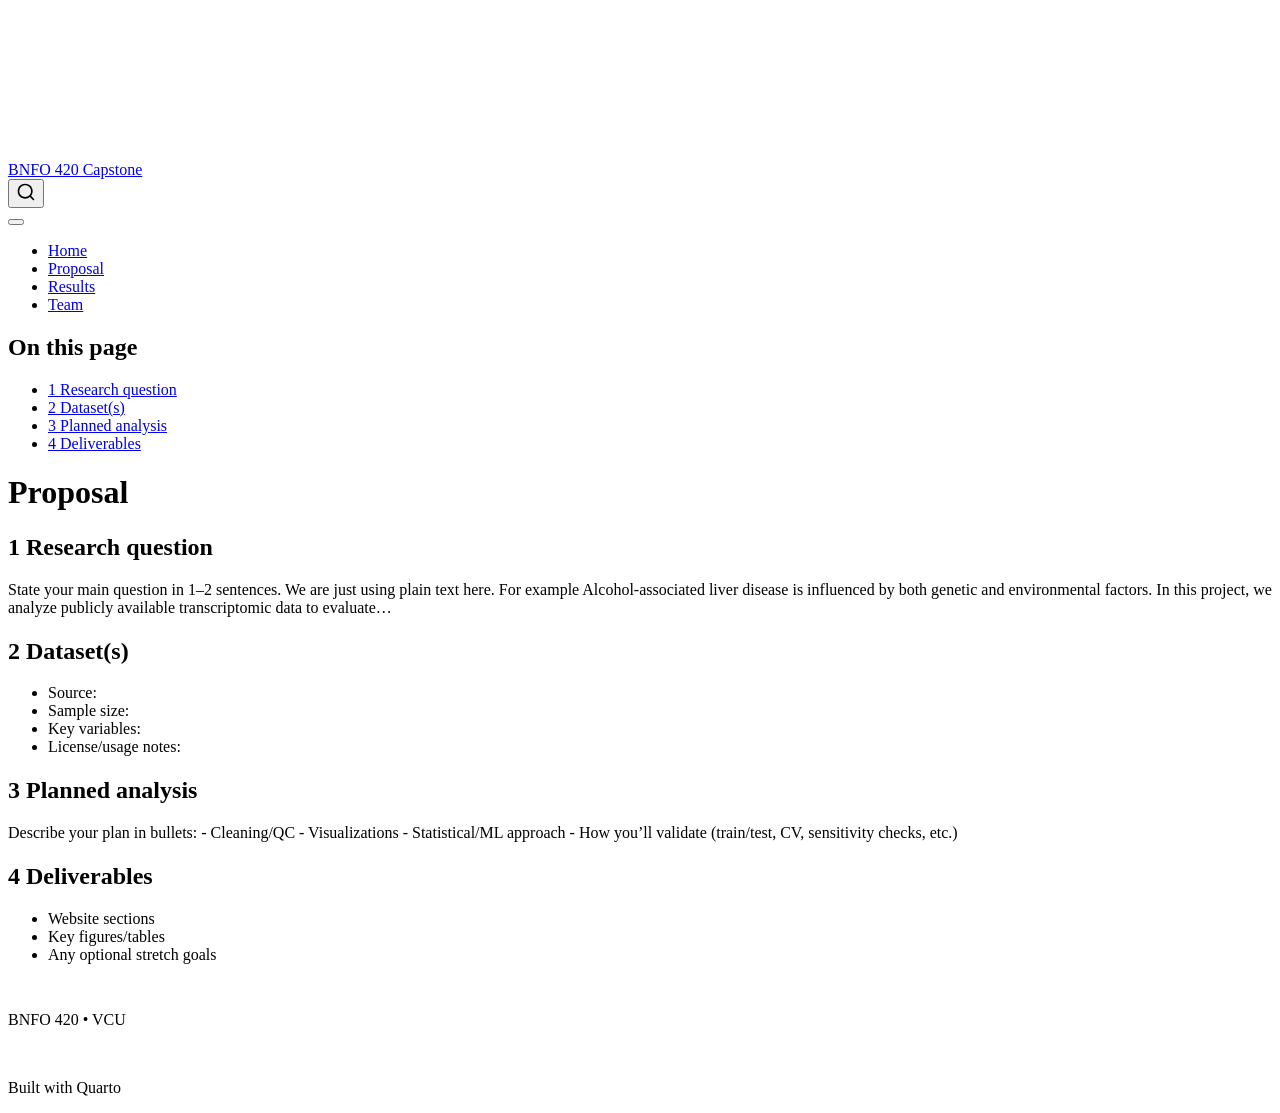
==== docs/proposal.html @ 2b0be244 "Initial commit" ====
<!DOCTYPE html>
<html xmlns="http://www.w3.org/1999/xhtml" lang="en" xml:lang="en"><head>

<meta charset="utf-8">
<meta name="generator" content="quarto-1.8.26">

<meta name="viewport" content="width=device-width, initial-scale=1.0, user-scalable=yes">


<title>Proposal – BNFO 420 Capstone</title>
<style>
code{white-space: pre-wrap;}
span.smallcaps{font-variant: small-caps;}
div.columns{display: flex; gap: min(4vw, 1.5em);}
div.column{flex: auto; overflow-x: auto;}
div.hanging-indent{margin-left: 1.5em; text-indent: -1.5em;}
ul.task-list{list-style: none;}
ul.task-list li input[type="checkbox"] {
  width: 0.8em;
  margin: 0 0.8em 0.2em -1em; /* quarto-specific, see https://github.com/quarto-dev/quarto-cli/issues/4556 */ 
  vertical-align: middle;
}
</style>


<script src="site_libs/quarto-nav/quarto-nav.js"></script>
<script src="site_libs/quarto-nav/headroom.min.js"></script>
<script src="site_libs/clipboard/clipboard.min.js"></script>
<script src="site_libs/quarto-search/autocomplete.umd.js"></script>
<script src="site_libs/quarto-search/fuse.min.js"></script>
<script src="site_libs/quarto-search/quarto-search.js"></script>
<meta name="quarto:offset" content="./">
<script src="site_libs/quarto-html/quarto.js" type="module"></script>
<script src="site_libs/quarto-html/tabsets/tabsets.js" type="module"></script>
<script src="site_libs/quarto-html/axe/axe-check.js" type="module"></script>
<script src="site_libs/quarto-html/popper.min.js"></script>
<script src="site_libs/quarto-html/tippy.umd.min.js"></script>
<script src="site_libs/quarto-html/anchor.min.js"></script>
<link href="site_libs/quarto-html/tippy.css" rel="stylesheet">
<link href="site_libs/quarto-html/quarto-syntax-highlighting-587c61ba64f3a5504c4d52d930310e48.css" rel="stylesheet" id="quarto-text-highlighting-styles">
<script src="site_libs/bootstrap/bootstrap.min.js"></script>
<link href="site_libs/bootstrap/bootstrap-icons.css" rel="stylesheet">
<link href="site_libs/bootstrap/bootstrap-5b4ad623e5705c0698d39aec6f10cf02.min.css" rel="stylesheet" append-hash="true" id="quarto-bootstrap" data-mode="light">
<script id="quarto-search-options" type="application/json">{
  "location": "navbar",
  "copy-button": false,
  "collapse-after": 3,
  "panel-placement": "end",
  "type": "overlay",
  "limit": 50,
  "keyboard-shortcut": [
    "f",
    "/",
    "s"
  ],
  "show-item-context": false,
  "language": {
    "search-no-results-text": "No results",
    "search-matching-documents-text": "matching documents",
    "search-copy-link-title": "Copy link to search",
    "search-hide-matches-text": "Hide additional matches",
    "search-more-match-text": "more match in this document",
    "search-more-matches-text": "more matches in this document",
    "search-clear-button-title": "Clear",
    "search-text-placeholder": "",
    "search-detached-cancel-button-title": "Cancel",
    "search-submit-button-title": "Submit",
    "search-label": "Search"
  }
}</script>


</head>

<body class="nav-fixed quarto-light">

<div id="quarto-search-results"></div>
  <header id="quarto-header" class="headroom fixed-top">
    <nav class="navbar navbar-expand-lg " data-bs-theme="dark">
      <div class="navbar-container container-fluid">
      <div class="navbar-brand-container mx-auto">
    <a class="navbar-brand" href="./index.html">
    <span class="navbar-title">BNFO 420 Capstone</span>
    </a>
  </div>
            <div id="quarto-search" class="" title="Search"></div>
          <button class="navbar-toggler" type="button" data-bs-toggle="collapse" data-bs-target="#navbarCollapse" aria-controls="navbarCollapse" role="menu" aria-expanded="false" aria-label="Toggle navigation" onclick="if (window.quartoToggleHeadroom) { window.quartoToggleHeadroom(); }">
  <span class="navbar-toggler-icon"></span>
</button>
          <div class="collapse navbar-collapse" id="navbarCollapse">
            <ul class="navbar-nav navbar-nav-scroll me-auto">
  <li class="nav-item">
    <a class="nav-link" href="./index.html"> 
<span class="menu-text">Home</span></a>
  </li>  
  <li class="nav-item">
    <a class="nav-link active" href="./proposal.html" aria-current="page"> 
<span class="menu-text">Proposal</span></a>
  </li>  
  <li class="nav-item">
    <a class="nav-link" href="./results.html"> 
<span class="menu-text">Results</span></a>
  </li>  
  <li class="nav-item">
    <a class="nav-link" href="./team.html"> 
<span class="menu-text">Team</span></a>
  </li>  
</ul>
          </div> <!-- /navcollapse -->
            <div class="quarto-navbar-tools">
</div>
      </div> <!-- /container-fluid -->
    </nav>
</header>
<!-- content -->
<div id="quarto-content" class="quarto-container page-columns page-rows-contents page-layout-article page-navbar">
<!-- sidebar -->
<!-- margin-sidebar -->
    <div id="quarto-margin-sidebar" class="sidebar margin-sidebar">
        <nav id="TOC" role="doc-toc" class="toc-active">
    <h2 id="toc-title">On this page</h2>
   
  <ul>
  <li><a href="#research-question" id="toc-research-question" class="nav-link active" data-scroll-target="#research-question"><span class="header-section-number">1</span> Research question</a></li>
  <li><a href="#datasets" id="toc-datasets" class="nav-link" data-scroll-target="#datasets"><span class="header-section-number">2</span> Dataset(s)</a></li>
  <li><a href="#planned-analysis" id="toc-planned-analysis" class="nav-link" data-scroll-target="#planned-analysis"><span class="header-section-number">3</span> Planned analysis</a></li>
  <li><a href="#deliverables" id="toc-deliverables" class="nav-link" data-scroll-target="#deliverables"><span class="header-section-number">4</span> Deliverables</a></li>
  </ul>
</nav>
    </div>
<!-- main -->
<main class="content" id="quarto-document-content">

<header id="title-block-header" class="quarto-title-block default">
<div class="quarto-title">
<h1 class="title">Proposal</h1>
</div>



<div class="quarto-title-meta">

    
  
    
  </div>
  


</header>


<section id="research-question" class="level2" data-number="1">
<h2 data-number="1" class="anchored" data-anchor-id="research-question"><span class="header-section-number">1</span> Research question</h2>
<p>State your main question in 1–2 sentences. We are just using plain text here. For example Alcohol-associated liver disease is influenced by both genetic and environmental factors. In this project, we analyze publicly available transcriptomic data to evaluate…</p>
</section>
<section id="datasets" class="level2" data-number="2">
<h2 data-number="2" class="anchored" data-anchor-id="datasets"><span class="header-section-number">2</span> Dataset(s)</h2>
<ul>
<li>Source:</li>
<li>Sample size:</li>
<li>Key variables:</li>
<li>License/usage notes:</li>
</ul>
</section>
<section id="planned-analysis" class="level2" data-number="3">
<h2 data-number="3" class="anchored" data-anchor-id="planned-analysis"><span class="header-section-number">3</span> Planned analysis</h2>
<p>Describe your plan in bullets: - Cleaning/QC - Visualizations - Statistical/ML approach - How you’ll validate (train/test, CV, sensitivity checks, etc.)</p>
</section>
<section id="deliverables" class="level2" data-number="4">
<h2 data-number="4" class="anchored" data-anchor-id="deliverables"><span class="header-section-number">4</span> Deliverables</h2>
<ul>
<li>Website sections</li>
<li>Key figures/tables</li>
<li>Any optional stretch goals</li>
</ul>


</section>

</main> <!-- /main -->
<script id="quarto-html-after-body" type="application/javascript">
  window.document.addEventListener("DOMContentLoaded", function (event) {
    const icon = "";
    const anchorJS = new window.AnchorJS();
    anchorJS.options = {
      placement: 'right',
      icon: icon
    };
    anchorJS.add('.anchored');
    const isCodeAnnotation = (el) => {
      for (const clz of el.classList) {
        if (clz.startsWith('code-annotation-')) {                     
          return true;
        }
      }
      return false;
    }
    const onCopySuccess = function(e) {
      // button target
      const button = e.trigger;
      // don't keep focus
      button.blur();
      // flash "checked"
      button.classList.add('code-copy-button-checked');
      var currentTitle = button.getAttribute("title");
      button.setAttribute("title", "Copied!");
      let tooltip;
      if (window.bootstrap) {
        button.setAttribute("data-bs-toggle", "tooltip");
        button.setAttribute("data-bs-placement", "left");
        button.setAttribute("data-bs-title", "Copied!");
        tooltip = new bootstrap.Tooltip(button, 
          { trigger: "manual", 
            customClass: "code-copy-button-tooltip",
            offset: [0, -8]});
        tooltip.show();    
      }
      setTimeout(function() {
        if (tooltip) {
          tooltip.hide();
          button.removeAttribute("data-bs-title");
          button.removeAttribute("data-bs-toggle");
          button.removeAttribute("data-bs-placement");
        }
        button.setAttribute("title", currentTitle);
        button.classList.remove('code-copy-button-checked');
      }, 1000);
      // clear code selection
      e.clearSelection();
    }
    const getTextToCopy = function(trigger) {
      const outerScaffold = trigger.parentElement.cloneNode(true);
      const codeEl = outerScaffold.querySelector('code');
      for (const childEl of codeEl.children) {
        if (isCodeAnnotation(childEl)) {
          childEl.remove();
        }
      }
      return codeEl.innerText;
    }
    const clipboard = new window.ClipboardJS('.code-copy-button:not([data-in-quarto-modal])', {
      text: getTextToCopy
    });
    clipboard.on('success', onCopySuccess);
    if (window.document.getElementById('quarto-embedded-source-code-modal')) {
      const clipboardModal = new window.ClipboardJS('.code-copy-button[data-in-quarto-modal]', {
        text: getTextToCopy,
        container: window.document.getElementById('quarto-embedded-source-code-modal')
      });
      clipboardModal.on('success', onCopySuccess);
    }
      var localhostRegex = new RegExp(/^(?:http|https):\/\/localhost\:?[0-9]*\//);
      var mailtoRegex = new RegExp(/^mailto:/);
        var filterRegex = new RegExp('/' + window.location.host + '/');
      var isInternal = (href) => {
          return filterRegex.test(href) || localhostRegex.test(href) || mailtoRegex.test(href);
      }
      // Inspect non-navigation links and adorn them if external
     var links = window.document.querySelectorAll('a[href]:not(.nav-link):not(.navbar-brand):not(.toc-action):not(.sidebar-link):not(.sidebar-item-toggle):not(.pagination-link):not(.no-external):not([aria-hidden]):not(.dropdown-item):not(.quarto-navigation-tool):not(.about-link)');
      for (var i=0; i<links.length; i++) {
        const link = links[i];
        if (!isInternal(link.href)) {
          // undo the damage that might have been done by quarto-nav.js in the case of
          // links that we want to consider external
          if (link.dataset.originalHref !== undefined) {
            link.href = link.dataset.originalHref;
          }
        }
      }
    function tippyHover(el, contentFn, onTriggerFn, onUntriggerFn) {
      const config = {
        allowHTML: true,
        maxWidth: 500,
        delay: 100,
        arrow: false,
        appendTo: function(el) {
            return el.parentElement;
        },
        interactive: true,
        interactiveBorder: 10,
        theme: 'quarto',
        placement: 'bottom-start',
      };
      if (contentFn) {
        config.content = contentFn;
      }
      if (onTriggerFn) {
        config.onTrigger = onTriggerFn;
      }
      if (onUntriggerFn) {
        config.onUntrigger = onUntriggerFn;
      }
      window.tippy(el, config); 
    }
    const noterefs = window.document.querySelectorAll('a[role="doc-noteref"]');
    for (var i=0; i<noterefs.length; i++) {
      const ref = noterefs[i];
      tippyHover(ref, function() {
        // use id or data attribute instead here
        let href = ref.getAttribute('data-footnote-href') || ref.getAttribute('href');
        try { href = new URL(href).hash; } catch {}
        const id = href.replace(/^#\/?/, "");
        const note = window.document.getElementById(id);
        if (note) {
          return note.innerHTML;
        } else {
          return "";
        }
      });
    }
    const xrefs = window.document.querySelectorAll('a.quarto-xref');
    const processXRef = (id, note) => {
      // Strip column container classes
      const stripColumnClz = (el) => {
        el.classList.remove("page-full", "page-columns");
        if (el.children) {
          for (const child of el.children) {
            stripColumnClz(child);
          }
        }
      }
      stripColumnClz(note)
      if (id === null || id.startsWith('sec-')) {
        // Special case sections, only their first couple elements
        const container = document.createElement("div");
        if (note.children && note.children.length > 2) {
          container.appendChild(note.children[0].cloneNode(true));
          for (let i = 1; i < note.children.length; i++) {
            const child = note.children[i];
            if (child.tagName === "P" && child.innerText === "") {
              continue;
            } else {
              container.appendChild(child.cloneNode(true));
              break;
            }
          }
          if (window.Quarto?.typesetMath) {
            window.Quarto.typesetMath(container);
          }
          return container.innerHTML
        } else {
          if (window.Quarto?.typesetMath) {
            window.Quarto.typesetMath(note);
          }
          return note.innerHTML;
        }
      } else {
        // Remove any anchor links if they are present
        const anchorLink = note.querySelector('a.anchorjs-link');
        if (anchorLink) {
          anchorLink.remove();
        }
        if (window.Quarto?.typesetMath) {
          window.Quarto.typesetMath(note);
        }
        if (note.classList.contains("callout")) {
          return note.outerHTML;
        } else {
          return note.innerHTML;
        }
      }
    }
    for (var i=0; i<xrefs.length; i++) {
      const xref = xrefs[i];
      tippyHover(xref, undefined, function(instance) {
        instance.disable();
        let url = xref.getAttribute('href');
        let hash = undefined; 
        if (url.startsWith('#')) {
          hash = url;
        } else {
          try { hash = new URL(url).hash; } catch {}
        }
        if (hash) {
          const id = hash.replace(/^#\/?/, "");
          const note = window.document.getElementById(id);
          if (note !== null) {
            try {
              const html = processXRef(id, note.cloneNode(true));
              instance.setContent(html);
            } finally {
              instance.enable();
              instance.show();
            }
          } else {
            // See if we can fetch this
            fetch(url.split('#')[0])
            .then(res => res.text())
            .then(html => {
              const parser = new DOMParser();
              const htmlDoc = parser.parseFromString(html, "text/html");
              const note = htmlDoc.getElementById(id);
              if (note !== null) {
                const html = processXRef(id, note);
                instance.setContent(html);
              } 
            }).finally(() => {
              instance.enable();
              instance.show();
            });
          }
        } else {
          // See if we can fetch a full url (with no hash to target)
          // This is a special case and we should probably do some content thinning / targeting
          fetch(url)
          .then(res => res.text())
          .then(html => {
            const parser = new DOMParser();
            const htmlDoc = parser.parseFromString(html, "text/html");
            const note = htmlDoc.querySelector('main.content');
            if (note !== null) {
              // This should only happen for chapter cross references
              // (since there is no id in the URL)
              // remove the first header
              if (note.children.length > 0 && note.children[0].tagName === "HEADER") {
                note.children[0].remove();
              }
              const html = processXRef(null, note);
              instance.setContent(html);
            } 
          }).finally(() => {
            instance.enable();
            instance.show();
          });
        }
      }, function(instance) {
      });
    }
        let selectedAnnoteEl;
        const selectorForAnnotation = ( cell, annotation) => {
          let cellAttr = 'data-code-cell="' + cell + '"';
          let lineAttr = 'data-code-annotation="' +  annotation + '"';
          const selector = 'span[' + cellAttr + '][' + lineAttr + ']';
          return selector;
        }
        const selectCodeLines = (annoteEl) => {
          const doc = window.document;
          const targetCell = annoteEl.getAttribute("data-target-cell");
          const targetAnnotation = annoteEl.getAttribute("data-target-annotation");
          const annoteSpan = window.document.querySelector(selectorForAnnotation(targetCell, targetAnnotation));
          const lines = annoteSpan.getAttribute("data-code-lines").split(",");
          const lineIds = lines.map((line) => {
            return targetCell + "-" + line;
          })
          let top = null;
          let height = null;
          let parent = null;
          if (lineIds.length > 0) {
              //compute the position of the single el (top and bottom and make a div)
              const el = window.document.getElementById(lineIds[0]);
              top = el.offsetTop;
              height = el.offsetHeight;
              parent = el.parentElement.parentElement;
            if (lineIds.length > 1) {
              const lastEl = window.document.getElementById(lineIds[lineIds.length - 1]);
              const bottom = lastEl.offsetTop + lastEl.offsetHeight;
              height = bottom - top;
            }
            if (top !== null && height !== null && parent !== null) {
              // cook up a div (if necessary) and position it 
              let div = window.document.getElementById("code-annotation-line-highlight");
              if (div === null) {
                div = window.document.createElement("div");
                div.setAttribute("id", "code-annotation-line-highlight");
                div.style.position = 'absolute';
                parent.appendChild(div);
              }
              div.style.top = top - 2 + "px";
              div.style.height = height + 4 + "px";
              div.style.left = 0;
              let gutterDiv = window.document.getElementById("code-annotation-line-highlight-gutter");
              if (gutterDiv === null) {
                gutterDiv = window.document.createElement("div");
                gutterDiv.setAttribute("id", "code-annotation-line-highlight-gutter");
                gutterDiv.style.position = 'absolute';
                const codeCell = window.document.getElementById(targetCell);
                const gutter = codeCell.querySelector('.code-annotation-gutter');
                gutter.appendChild(gutterDiv);
              }
              gutterDiv.style.top = top - 2 + "px";
              gutterDiv.style.height = height + 4 + "px";
            }
            selectedAnnoteEl = annoteEl;
          }
        };
        const unselectCodeLines = () => {
          const elementsIds = ["code-annotation-line-highlight", "code-annotation-line-highlight-gutter"];
          elementsIds.forEach((elId) => {
            const div = window.document.getElementById(elId);
            if (div) {
              div.remove();
            }
          });
          selectedAnnoteEl = undefined;
        };
          // Handle positioning of the toggle
      window.addEventListener(
        "resize",
        throttle(() => {
          elRect = undefined;
          if (selectedAnnoteEl) {
            selectCodeLines(selectedAnnoteEl);
          }
        }, 10)
      );
      function throttle(fn, ms) {
      let throttle = false;
      let timer;
        return (...args) => {
          if(!throttle) { // first call gets through
              fn.apply(this, args);
              throttle = true;
          } else { // all the others get throttled
              if(timer) clearTimeout(timer); // cancel #2
              timer = setTimeout(() => {
                fn.apply(this, args);
                timer = throttle = false;
              }, ms);
          }
        };
      }
        // Attach click handler to the DT
        const annoteDls = window.document.querySelectorAll('dt[data-target-cell]');
        for (const annoteDlNode of annoteDls) {
          annoteDlNode.addEventListener('click', (event) => {
            const clickedEl = event.target;
            if (clickedEl !== selectedAnnoteEl) {
              unselectCodeLines();
              const activeEl = window.document.querySelector('dt[data-target-cell].code-annotation-active');
              if (activeEl) {
                activeEl.classList.remove('code-annotation-active');
              }
              selectCodeLines(clickedEl);
              clickedEl.classList.add('code-annotation-active');
            } else {
              // Unselect the line
              unselectCodeLines();
              clickedEl.classList.remove('code-annotation-active');
            }
          });
        }
    const findCites = (el) => {
      const parentEl = el.parentElement;
      if (parentEl) {
        const cites = parentEl.dataset.cites;
        if (cites) {
          return {
            el,
            cites: cites.split(' ')
          };
        } else {
          return findCites(el.parentElement)
        }
      } else {
        return undefined;
      }
    };
    var bibliorefs = window.document.querySelectorAll('a[role="doc-biblioref"]');
    for (var i=0; i<bibliorefs.length; i++) {
      const ref = bibliorefs[i];
      const citeInfo = findCites(ref);
      if (citeInfo) {
        tippyHover(citeInfo.el, function() {
          var popup = window.document.createElement('div');
          citeInfo.cites.forEach(function(cite) {
            var citeDiv = window.document.createElement('div');
            citeDiv.classList.add('hanging-indent');
            citeDiv.classList.add('csl-entry');
            var biblioDiv = window.document.getElementById('ref-' + cite);
            if (biblioDiv) {
              citeDiv.innerHTML = biblioDiv.innerHTML;
            }
            popup.appendChild(citeDiv);
          });
          return popup.innerHTML;
        });
      }
    }
  });
  </script>
</div> <!-- /content -->
<footer class="footer">
  <div class="nav-footer">
    <div class="nav-footer-left">
<p>BNFO 420 • VCU</p>
</div>   
    <div class="nav-footer-center">
      &nbsp;
    </div>
    <div class="nav-footer-right">
<p>Built with Quarto</p>
</div>
  </div>
</footer>




</body></html>
---- docs/site_libs/quarto-html/tippy.css ----
.tippy-box[data-animation=fade][data-state=hidden]{opacity:0}[data-tippy-root]{max-width:calc(100vw - 10px)}.tippy-box{position:relative;background-color:#333;color:#fff;border-radius:4px;font-size:14px;line-height:1.4;white-space:normal;outline:0;transition-property:transform,visibility,opacity}.tippy-box[data-placement^=top]>.tippy-arrow{bottom:0}.tippy-box[data-placement^=top]>.tippy-arrow:before{bottom:-7px;left:0;border-width:8px 8px 0;border-top-color:initial;transform-origin:center top}.tippy-box[data-placement^=bottom]>.tippy-arrow{top:0}.tippy-box[data-placement^=bottom]>.tippy-arrow:before{top:-7px;left:0;border-width:0 8px 8px;border-bottom-color:initial;transform-origin:center bottom}.tippy-box[data-placement^=left]>.tippy-arrow{right:0}.tippy-box[data-placement^=left]>.tippy-arrow:before{border-width:8px 0 8px 8px;border-left-color:initial;right:-7px;transform-origin:center left}.tippy-box[data-placement^=right]>.tippy-arrow{left:0}.tippy-box[data-placement^=right]>.tippy-arrow:before{left:-7px;border-width:8px 8px 8px 0;border-right-color:initial;transform-origin:center right}.tippy-box[data-inertia][data-state=visible]{transition-timing-function:cubic-bezier(.54,1.5,.38,1.11)}.tippy-arrow{width:16px;height:16px;color:#333}.tippy-arrow:before{content:"";position:absolute;border-color:transparent;border-style:solid}.tippy-content{position:relative;padding:5px 9px;z-index:1}
---- docs/site_libs/quarto-html/quarto-syntax-highlighting-587c61ba64f3a5504c4d52d930310e48.css ----
/* quarto syntax highlight colors */
:root {
  --quarto-hl-ot-color: #003B4F;
  --quarto-hl-at-color: #657422;
  --quarto-hl-ss-color: #20794D;
  --quarto-hl-an-color: #5E5E5E;
  --quarto-hl-fu-color: #4758AB;
  --quarto-hl-st-color: #20794D;
  --quarto-hl-cf-color: #003B4F;
  --quarto-hl-op-color: #5E5E5E;
  --quarto-hl-er-color: #AD0000;
  --quarto-hl-bn-color: #AD0000;
  --quarto-hl-al-color: #AD0000;
  --quarto-hl-va-color: #111111;
  --quarto-hl-bu-color: inherit;
  --quarto-hl-ex-color: inherit;
  --quarto-hl-pp-color: #AD0000;
  --quarto-hl-in-color: #5E5E5E;
  --quarto-hl-vs-color: #20794D;
  --quarto-hl-wa-color: #5E5E5E;
  --quarto-hl-do-color: #5E5E5E;
  --quarto-hl-im-color: #00769E;
  --quarto-hl-ch-color: #20794D;
  --quarto-hl-dt-color: #AD0000;
  --quarto-hl-fl-color: #AD0000;
  --quarto-hl-co-color: #5E5E5E;
  --quarto-hl-cv-color: #5E5E5E;
  --quarto-hl-cn-color: #8f5902;
  --quarto-hl-sc-color: #5E5E5E;
  --quarto-hl-dv-color: #AD0000;
  --quarto-hl-kw-color: #003B4F;
}

/* other quarto variables */
:root {
  --quarto-font-monospace: SFMono-Regular, Menlo, Monaco, Consolas, "Liberation Mono", "Courier New", monospace;
}

/* syntax highlight based on Pandoc's rules */
pre > code.sourceCode > span {
  color: #003B4F;
}

code.sourceCode > span {
  color: #003B4F;
}

div.sourceCode,
div.sourceCode pre.sourceCode {
  color: #003B4F;
}

/* Normal */
code span {
  color: #003B4F;
}

/* Alert */
code span.al {
  color: #AD0000;
  font-style: inherit;
}

/* Annotation */
code span.an {
  color: #5E5E5E;
  font-style: inherit;
}

/* Attribute */
code span.at {
  color: #657422;
  font-style: inherit;
}

/* BaseN */
code span.bn {
  color: #AD0000;
  font-style: inherit;
}

/* BuiltIn */
code span.bu {
  font-style: inherit;
}

/* ControlFlow */
code span.cf {
  color: #003B4F;
  font-weight: bold;
  font-style: inherit;
}

/* Char */
code span.ch {
  color: #20794D;
  font-style: inherit;
}

/* Constant */
code span.cn {
  color: #8f5902;
  font-style: inherit;
}

/* Comment */
code span.co {
  color: #5E5E5E;
  font-style: inherit;
}

/* CommentVar */
code span.cv {
  color: #5E5E5E;
  font-style: italic;
}

/* Documentation */
code span.do {
  color: #5E5E5E;
  font-style: italic;
}

/* DataType */
code span.dt {
  color: #AD0000;
  font-style: inherit;
}

/* DecVal */
code span.dv {
  color: #AD0000;
  font-style: inherit;
}

/* Error */
code span.er {
  color: #AD0000;
  font-style: inherit;
}

/* Extension */
code span.ex {
  font-style: inherit;
}

/* Float */
code span.fl {
  color: #AD0000;
  font-style: inherit;
}

/* Function */
code span.fu {
  color: #4758AB;
  font-style: inherit;
}

/* Import */
code span.im {
  color: #00769E;
  font-style: inherit;
}

/* Information */
code span.in {
  color: #5E5E5E;
  font-style: inherit;
}

/* Keyword */
code span.kw {
  color: #003B4F;
  font-weight: bold;
  font-style: inherit;
}

/* Operator */
code span.op {
  color: #5E5E5E;
  font-style: inherit;
}

/* Other */
code span.ot {
  color: #003B4F;
  font-style: inherit;
}

/* Preprocessor */
code span.pp {
  color: #AD0000;
  font-style: inherit;
}

/* SpecialChar */
code span.sc {
  color: #5E5E5E;
  font-style: inherit;
}

/* SpecialString */
code span.ss {
  color: #20794D;
  font-style: inherit;
}

/* String */
code span.st {
  color: #20794D;
  font-style: inherit;
}

/* Variable */
code span.va {
  color: #111111;
  font-style: inherit;
}

/* VerbatimString */
code span.vs {
  color: #20794D;
  font-style: inherit;
}

/* Warning */
code span.wa {
  color: #5E5E5E;
  font-style: italic;
}

.prevent-inlining {
  content: "</";
}

/*# sourceMappingURL=2dce1cc6c82594539e1579de68416b47.css.map */
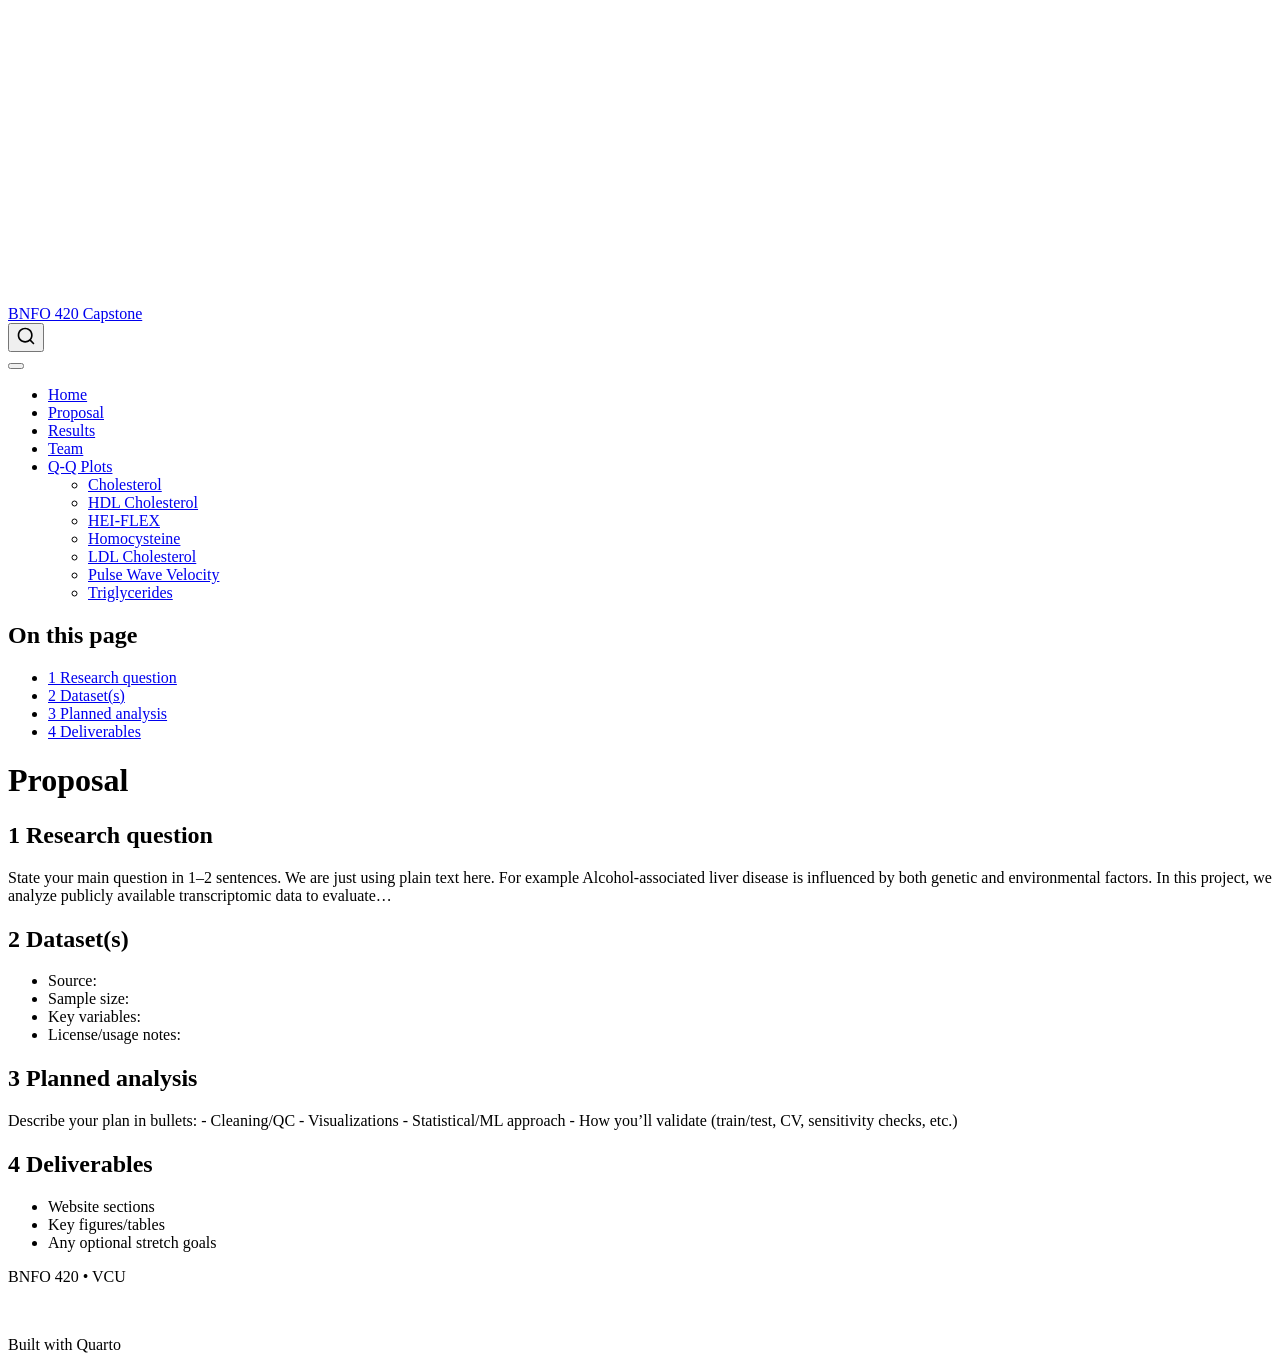
==== commit 8c8bbb7e: "Added Q-Q plots to results page with analysis" ====
--- a/docs/proposal.html
+++ b/docs/proposal.html
@@ -2,7 +2,7 @@
 <html xmlns="http://www.w3.org/1999/xhtml" lang="en" xml:lang="en"><head>
 
 <meta charset="utf-8">
-<meta name="generator" content="quarto-1.8.26">
+<meta name="generator" content="quarto-1.8.27">
 
 <meta name="viewport" content="width=device-width, initial-scale=1.0, user-scalable=yes">
 
@@ -37,10 +37,10 @@
 <script src="site_libs/quarto-html/tippy.umd.min.js"></script>
 <script src="site_libs/quarto-html/anchor.min.js"></script>
 <link href="site_libs/quarto-html/tippy.css" rel="stylesheet">
-<link href="site_libs/quarto-html/quarto-syntax-highlighting-587c61ba64f3a5504c4d52d930310e48.css" rel="stylesheet" id="quarto-text-highlighting-styles">
+<link href="site_libs/quarto-html/quarto-syntax-highlighting-ed96de9b727972fe78a7b5d16c58bf87.css" rel="stylesheet" id="quarto-text-highlighting-styles">
 <script src="site_libs/bootstrap/bootstrap.min.js"></script>
 <link href="site_libs/bootstrap/bootstrap-icons.css" rel="stylesheet">
-<link href="site_libs/bootstrap/bootstrap-5b4ad623e5705c0698d39aec6f10cf02.min.css" rel="stylesheet" append-hash="true" id="quarto-bootstrap" data-mode="light">
+<link href="site_libs/bootstrap/bootstrap-e31584831b205ffbb2d98406f31c2a5b.min.css" rel="stylesheet" append-hash="true" id="quarto-bootstrap" data-mode="light">
 <script id="quarto-search-options" type="application/json">{
   "location": "navbar",
   "copy-button": false,
@@ -105,6 +105,41 @@
     <a class="nav-link" href="./team.html"> 
 <span class="menu-text">Team</span></a>
   </li>  
+  <li class="nav-item dropdown ">
+    <a class="nav-link dropdown-toggle" href="#" id="nav-menu-q-q-plots" role="link" data-bs-toggle="dropdown" aria-expanded="false">
+ <span class="menu-text">Q-Q Plots</span>
+    </a>
+    <ul class="dropdown-menu" aria-labelledby="nav-menu-q-q-plots">    
+        <li>
+    <a class="dropdown-item" href="./figures/Cholesterol..mmol.L._qqplot.png">
+ <span class="dropdown-text">Cholesterol</span></a>
+  </li>  
+        <li>
+    <a class="dropdown-item" href="./figures/HDL_cholesterol..mmol.L._qqplot.png">
+ <span class="dropdown-text">HDL Cholesterol</span></a>
+  </li>  
+        <li>
+    <a class="dropdown-item" href="./figures/HEI-FLEX_qqplot.png">
+ <span class="dropdown-text">HEI-FLEX</span></a>
+  </li>  
+        <li>
+    <a class="dropdown-item" href="./figures/Homocystein..µmol.L._qqplot.png">
+ <span class="dropdown-text">Homocysteine</span></a>
+  </li>  
+        <li>
+    <a class="dropdown-item" href="./figures/LDL_cholesterol..mmol.L._qqplot.png">
+ <span class="dropdown-text">LDL Cholesterol</span></a>
+  </li>  
+        <li>
+    <a class="dropdown-item" href="./figures/Pulse_wave_velocity_qqplot.png">
+ <span class="dropdown-text">Pulse Wave Velocity</span></a>
+  </li>  
+        <li>
+    <a class="dropdown-item" href="./figures/Triglycerides..mmol.L._qqplot.png">
+ <span class="dropdown-text">Triglycerides</span></a>
+  </li>  
+    </ul>
+  </li>
 </ul>
           </div> <!-- /navcollapse -->
             <div class="quarto-navbar-tools">
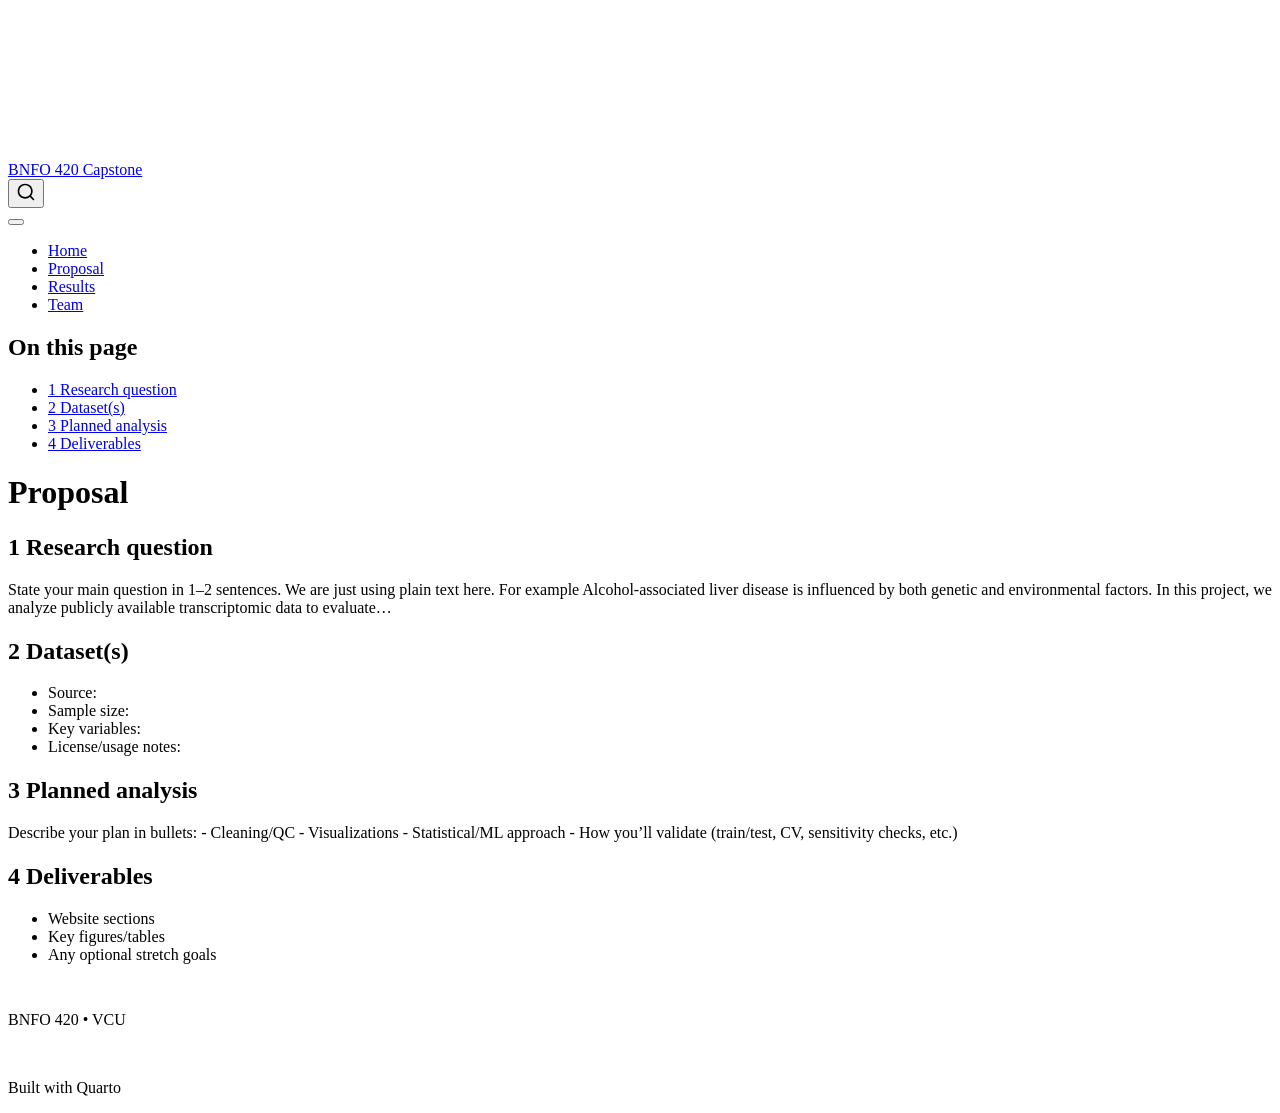
==== commit e28ee889: "synchronizing local folder changes" ====
--- a/docs/proposal.html
+++ b/docs/proposal.html
@@ -105,41 +105,6 @@
     <a class="nav-link" href="./team.html"> 
 <span class="menu-text">Team</span></a>
   </li>  
-  <li class="nav-item dropdown ">
-    <a class="nav-link dropdown-toggle" href="#" id="nav-menu-q-q-plots" role="link" data-bs-toggle="dropdown" aria-expanded="false">
- <span class="menu-text">Q-Q Plots</span>
-    </a>
-    <ul class="dropdown-menu" aria-labelledby="nav-menu-q-q-plots">    
-        <li>
-    <a class="dropdown-item" href="./figures/Cholesterol..mmol.L._qqplot.png">
- <span class="dropdown-text">Cholesterol</span></a>
-  </li>  
-        <li>
-    <a class="dropdown-item" href="./figures/HDL_cholesterol..mmol.L._qqplot.png">
- <span class="dropdown-text">HDL Cholesterol</span></a>
-  </li>  
-        <li>
-    <a class="dropdown-item" href="./figures/HEI-FLEX_qqplot.png">
- <span class="dropdown-text">HEI-FLEX</span></a>
-  </li>  
-        <li>
-    <a class="dropdown-item" href="./figures/Homocystein..µmol.L._qqplot.png">
- <span class="dropdown-text">Homocysteine</span></a>
-  </li>  
-        <li>
-    <a class="dropdown-item" href="./figures/LDL_cholesterol..mmol.L._qqplot.png">
- <span class="dropdown-text">LDL Cholesterol</span></a>
-  </li>  
-        <li>
-    <a class="dropdown-item" href="./figures/Pulse_wave_velocity_qqplot.png">
- <span class="dropdown-text">Pulse Wave Velocity</span></a>
-  </li>  
-        <li>
-    <a class="dropdown-item" href="./figures/Triglycerides..mmol.L._qqplot.png">
- <span class="dropdown-text">Triglycerides</span></a>
-  </li>  
-    </ul>
-  </li>
 </ul>
           </div> <!-- /navcollapse -->
             <div class="quarto-navbar-tools">
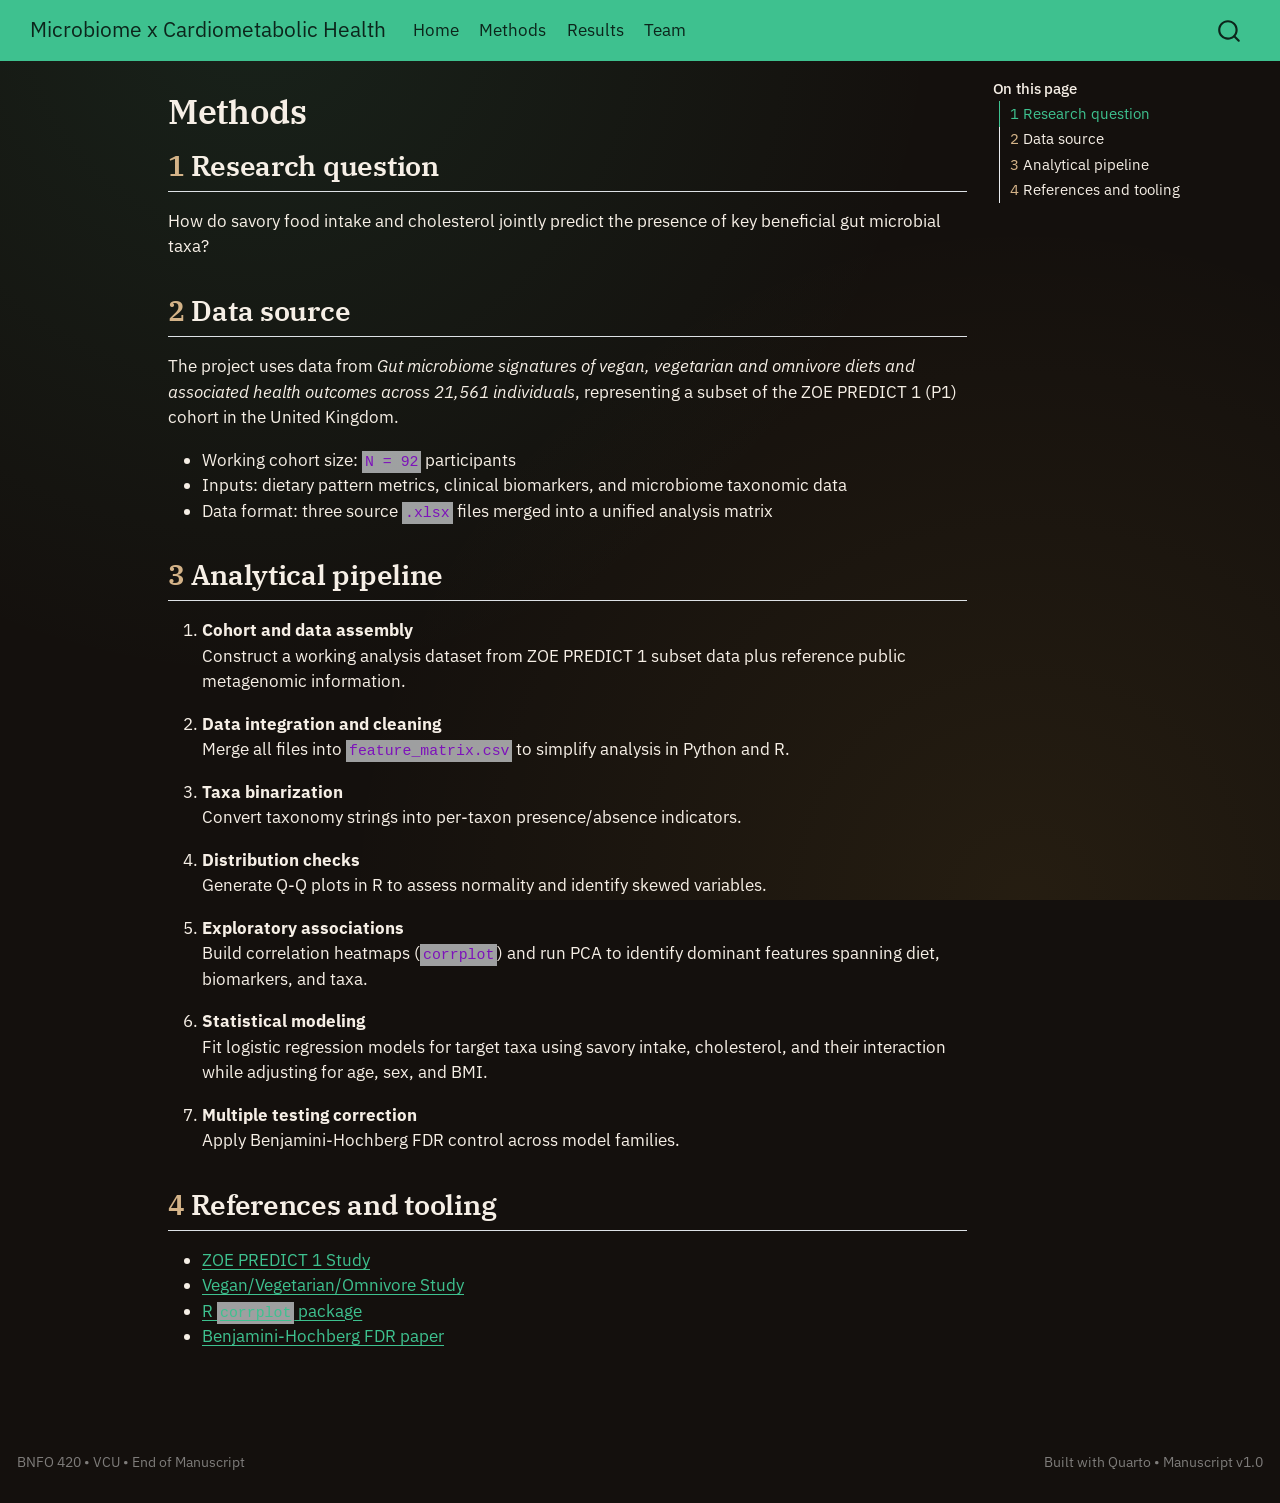
==== commit 7826dfe7: "Transfer Quarto theme and manuscript content. Align site styling and page narrative with the migrate" ====
--- a/docs/proposal.html
+++ b/docs/proposal.html
@@ -7,7 +7,7 @@
 <meta name="viewport" content="width=device-width, initial-scale=1.0, user-scalable=yes">
 
 
-<title>Proposal – BNFO 420 Capstone</title>
+<title>Methods – Microbiome x Cardiometabolic Health</title>
 <style>
 code{white-space: pre-wrap;}
 span.smallcaps{font-variant: small-caps;}
@@ -37,10 +37,10 @@
 <script src="site_libs/quarto-html/tippy.umd.min.js"></script>
 <script src="site_libs/quarto-html/anchor.min.js"></script>
 <link href="site_libs/quarto-html/tippy.css" rel="stylesheet">
-<link href="site_libs/quarto-html/quarto-syntax-highlighting-ed96de9b727972fe78a7b5d16c58bf87.css" rel="stylesheet" id="quarto-text-highlighting-styles">
+<link href="site_libs/quarto-html/quarto-syntax-highlighting-dark-4d9afe2b8d18ee9fa5d0d57b5ed4214d.css" rel="stylesheet" id="quarto-text-highlighting-styles">
 <script src="site_libs/bootstrap/bootstrap.min.js"></script>
 <link href="site_libs/bootstrap/bootstrap-icons.css" rel="stylesheet">
-<link href="site_libs/bootstrap/bootstrap-e31584831b205ffbb2d98406f31c2a5b.min.css" rel="stylesheet" append-hash="true" id="quarto-bootstrap" data-mode="light">
+<link href="site_libs/bootstrap/bootstrap-b4e9557cfa6f22abb82a7b4c16b2874a.min.css" rel="stylesheet" append-hash="true" id="quarto-bootstrap" data-mode="dark">
 <script id="quarto-search-options" type="application/json">{
   "location": "navbar",
   "copy-button": false,
@@ -68,6 +68,7 @@
     "search-label": "Search"
   }
 }</script>
+<style>html{ scroll-behavior: smooth; }</style>
 
 
 </head>
@@ -80,7 +81,7 @@
       <div class="navbar-container container-fluid">
       <div class="navbar-brand-container mx-auto">
     <a class="navbar-brand" href="./index.html">
-    <span class="navbar-title">BNFO 420 Capstone</span>
+    <span class="navbar-title">Microbiome x Cardiometabolic Health</span>
     </a>
   </div>
             <div id="quarto-search" class="" title="Search"></div>
@@ -95,7 +96,7 @@
   </li>  
   <li class="nav-item">
     <a class="nav-link active" href="./proposal.html" aria-current="page"> 
-<span class="menu-text">Proposal</span></a>
+<span class="menu-text">Methods</span></a>
   </li>  
   <li class="nav-item">
     <a class="nav-link" href="./results.html"> 
@@ -122,9 +123,9 @@
    
   <ul>
   <li><a href="#research-question" id="toc-research-question" class="nav-link active" data-scroll-target="#research-question"><span class="header-section-number">1</span> Research question</a></li>
-  <li><a href="#datasets" id="toc-datasets" class="nav-link" data-scroll-target="#datasets"><span class="header-section-number">2</span> Dataset(s)</a></li>
-  <li><a href="#planned-analysis" id="toc-planned-analysis" class="nav-link" data-scroll-target="#planned-analysis"><span class="header-section-number">3</span> Planned analysis</a></li>
-  <li><a href="#deliverables" id="toc-deliverables" class="nav-link" data-scroll-target="#deliverables"><span class="header-section-number">4</span> Deliverables</a></li>
+  <li><a href="#data-source" id="toc-data-source" class="nav-link" data-scroll-target="#data-source"><span class="header-section-number">2</span> Data source</a></li>
+  <li><a href="#analytical-pipeline" id="toc-analytical-pipeline" class="nav-link" data-scroll-target="#analytical-pipeline"><span class="header-section-number">3</span> Analytical pipeline</a></li>
+  <li><a href="#references-and-tooling" id="toc-references-and-tooling" class="nav-link" data-scroll-target="#references-and-tooling"><span class="header-section-number">4</span> References and tooling</a></li>
   </ul>
 </nav>
     </div>
@@ -133,7 +134,7 @@
 
 <header id="title-block-header" class="quarto-title-block default">
 <div class="quarto-title">
-<h1 class="title">Proposal</h1>
+<h1 class="title">Methods</h1>
 </div>
 
 
@@ -152,27 +153,43 @@
 
 <section id="research-question" class="level2" data-number="1">
 <h2 data-number="1" class="anchored" data-anchor-id="research-question"><span class="header-section-number">1</span> Research question</h2>
-<p>State your main question in 1–2 sentences. We are just using plain text here. For example Alcohol-associated liver disease is influenced by both genetic and environmental factors. In this project, we analyze publicly available transcriptomic data to evaluate…</p>
+<p>How do savory food intake and cholesterol jointly predict the presence of key beneficial gut microbial taxa?</p>
 </section>
-<section id="datasets" class="level2" data-number="2">
-<h2 data-number="2" class="anchored" data-anchor-id="datasets"><span class="header-section-number">2</span> Dataset(s)</h2>
+<section id="data-source" class="level2" data-number="2">
+<h2 data-number="2" class="anchored" data-anchor-id="data-source"><span class="header-section-number">2</span> Data source</h2>
+<p>The project uses data from <em>Gut microbiome signatures of vegan, vegetarian and omnivore diets and associated health outcomes across 21,561 individuals</em>, representing a subset of the ZOE PREDICT 1 (P1) cohort in the United Kingdom.</p>
 <ul>
-<li>Source:</li>
-<li>Sample size:</li>
-<li>Key variables:</li>
-<li>License/usage notes:</li>
+<li>Working cohort size: <code>N = 92</code> participants</li>
+<li>Inputs: dietary pattern metrics, clinical biomarkers, and microbiome taxonomic data</li>
+<li>Data format: three source <code>.xlsx</code> files merged into a unified analysis matrix</li>
 </ul>
 </section>
-<section id="planned-analysis" class="level2" data-number="3">
-<h2 data-number="3" class="anchored" data-anchor-id="planned-analysis"><span class="header-section-number">3</span> Planned analysis</h2>
-<p>Describe your plan in bullets: - Cleaning/QC - Visualizations - Statistical/ML approach - How you’ll validate (train/test, CV, sensitivity checks, etc.)</p>
+<section id="analytical-pipeline" class="level2" data-number="3">
+<h2 data-number="3" class="anchored" data-anchor-id="analytical-pipeline"><span class="header-section-number">3</span> Analytical pipeline</h2>
+<ol type="1">
+<li><p><strong>Cohort and data assembly</strong><br>
+Construct a working analysis dataset from ZOE PREDICT 1 subset data plus reference public metagenomic information.</p></li>
+<li><p><strong>Data integration and cleaning</strong><br>
+Merge all files into <code>feature_matrix.csv</code> to simplify analysis in Python and R.</p></li>
+<li><p><strong>Taxa binarization</strong><br>
+Convert taxonomy strings into per-taxon presence/absence indicators.</p></li>
+<li><p><strong>Distribution checks</strong><br>
+Generate Q-Q plots in R to assess normality and identify skewed variables.</p></li>
+<li><p><strong>Exploratory associations</strong><br>
+Build correlation heatmaps (<code>corrplot</code>) and run PCA to identify dominant features spanning diet, biomarkers, and taxa.</p></li>
+<li><p><strong>Statistical modeling</strong><br>
+Fit logistic regression models for target taxa using savory intake, cholesterol, and their interaction while adjusting for age, sex, and BMI.</p></li>
+<li><p><strong>Multiple testing correction</strong><br>
+Apply Benjamini-Hochberg FDR control across model families.</p></li>
+</ol>
 </section>
-<section id="deliverables" class="level2" data-number="4">
-<h2 data-number="4" class="anchored" data-anchor-id="deliverables"><span class="header-section-number">4</span> Deliverables</h2>
+<section id="references-and-tooling" class="level2" data-number="4">
+<h2 data-number="4" class="anchored" data-anchor-id="references-and-tooling"><span class="header-section-number">4</span> References and tooling</h2>
 <ul>
-<li>Website sections</li>
-<li>Key figures/tables</li>
-<li>Any optional stretch goals</li>
+<li><a href="https://www.nature.com/articles/s41591-020-1145-4">ZOE PREDICT 1 Study</a></li>
+<li><a href="https://www.nature.com/articles/s41564-024-01870-z">Vegan/Vegetarian/Omnivore Study</a></li>
+<li><a href="https://cran.r-project.org/web/packages/corrplot/vignettes/corrplot-intro.html">R <code>corrplot</code> package</a></li>
+<li><a href="https://www.jstor.org/stable/2346101">Benjamini-Hochberg FDR paper</a></li>
 </ul>
 
 
@@ -583,13 +600,13 @@
 <footer class="footer">
   <div class="nav-footer">
     <div class="nav-footer-left">
-<p>BNFO 420 • VCU</p>
+<p>BNFO 420 • VCU • End of Manuscript</p>
 </div>   
     <div class="nav-footer-center">
       &nbsp;
     </div>
     <div class="nav-footer-right">
-<p>Built with Quarto</p>
+<p>Built with Quarto • Manuscript v1.0</p>
 </div>
   </div>
 </footer>
@@ -597,4 +614,5 @@
 
 
 
+<script src="site_libs/quarto-html/zenscroll-min.js"></script>
 </body></html>
--- a/docs/site_libs/quarto-html/quarto-syntax-highlighting-dark-4d9afe2b8d18ee9fa5d0d57b5ed4214d.css
+++ b/docs/site_libs/quarto-html/quarto-syntax-highlighting-dark-4d9afe2b8d18ee9fa5d0d57b5ed4214d.css
@@ -0,0 +1,219 @@
+/* quarto syntax highlight colors */
+:root {
+  --quarto-hl-al-color: #f07178;
+  --quarto-hl-an-color: #d4d0ab;
+  --quarto-hl-at-color: #00e0e0;
+  --quarto-hl-bn-color: #d4d0ab;
+  --quarto-hl-bu-color: #abe338;
+  --quarto-hl-ch-color: #abe338;
+  --quarto-hl-co-color: #f8f8f2;
+  --quarto-hl-cv-color: #ffd700;
+  --quarto-hl-cn-color: #ffd700;
+  --quarto-hl-cf-color: #ffa07a;
+  --quarto-hl-dt-color: #ffa07a;
+  --quarto-hl-dv-color: #d4d0ab;
+  --quarto-hl-do-color: #f8f8f2;
+  --quarto-hl-er-color: #f07178;
+  --quarto-hl-ex-color: #00e0e0;
+  --quarto-hl-fl-color: #d4d0ab;
+  --quarto-hl-fu-color: #ffa07a;
+  --quarto-hl-im-color: #abe338;
+  --quarto-hl-in-color: #d4d0ab;
+  --quarto-hl-kw-color: #ffa07a;
+  --quarto-hl-op-color: #ffa07a;
+  --quarto-hl-ot-color: #00e0e0;
+  --quarto-hl-pp-color: #dcc6e0;
+  --quarto-hl-re-color: #00e0e0;
+  --quarto-hl-sc-color: #abe338;
+  --quarto-hl-ss-color: #abe338;
+  --quarto-hl-st-color: #abe338;
+  --quarto-hl-va-color: #00e0e0;
+  --quarto-hl-vs-color: #abe338;
+  --quarto-hl-wa-color: #dcc6e0;
+}
+
+/* other quarto variables */
+:root {
+  --quarto-font-monospace: SFMono-Regular, Menlo, Monaco, Consolas, "Liberation Mono", "Courier New", monospace;
+}
+
+/* syntax highlight based on Pandoc's rules */
+pre > code.sourceCode > span {
+  color: #f8f8f2;
+}
+
+code.sourceCode > span {
+  color: #f8f8f2;
+}
+
+div.sourceCode,
+div.sourceCode pre.sourceCode {
+  color: #f8f8f2;
+}
+
+/* Normal */
+code span {
+  color: #f8f8f2;
+}
+
+/* Alert */
+code span.al {
+  color: #f07178;
+}
+
+/* Annotation */
+code span.an {
+  color: #d4d0ab;
+}
+
+/* Attribute */
+code span.at {
+  color: #00e0e0;
+}
+
+/* BaseN */
+code span.bn {
+  color: #d4d0ab;
+}
+
+/* BuiltIn */
+code span.bu {
+  color: #abe338;
+}
+
+/* ControlFlow */
+code span.cf {
+  font-weight: bold;
+  color: #ffa07a;
+}
+
+/* Char */
+code span.ch {
+  color: #abe338;
+}
+
+/* Constant */
+code span.cn {
+  color: #ffd700;
+}
+
+/* Comment */
+code span.co {
+  font-style: italic;
+  color: #f8f8f2;
+}
+
+/* CommentVar */
+code span.cv {
+  color: #ffd700;
+}
+
+/* Documentation */
+code span.do {
+  color: #f8f8f2;
+}
+
+/* DataType */
+code span.dt {
+  color: #ffa07a;
+}
+
+/* DecVal */
+code span.dv {
+  color: #d4d0ab;
+}
+
+/* Error */
+code span.er {
+  color: #f07178;
+  text-decoration: underline;
+}
+
+/* Extension */
+code span.ex {
+  font-weight: bold;
+  color: #00e0e0;
+}
+
+/* Float */
+code span.fl {
+  color: #d4d0ab;
+}
+
+/* Function */
+code span.fu {
+  color: #ffa07a;
+}
+
+/* Import */
+code span.im {
+  color: #abe338;
+}
+
+/* Information */
+code span.in {
+  color: #d4d0ab;
+}
+
+/* Keyword */
+code span.kw {
+  font-weight: bold;
+  color: #ffa07a;
+}
+
+/* Operator */
+code span.op {
+  color: #ffa07a;
+}
+
+/* Other */
+code span.ot {
+  color: #00e0e0;
+}
+
+/* Preprocessor */
+code span.pp {
+  color: #dcc6e0;
+}
+
+/* RegionMarker */
+code span.re {
+  background-color: #f8f8f2;
+  color: #00e0e0;
+}
+
+/* SpecialChar */
+code span.sc {
+  color: #abe338;
+}
+
+/* SpecialString */
+code span.ss {
+  color: #abe338;
+}
+
+/* String */
+code span.st {
+  color: #abe338;
+}
+
+/* Variable */
+code span.va {
+  color: #00e0e0;
+}
+
+/* VerbatimString */
+code span.vs {
+  color: #abe338;
+}
+
+/* Warning */
+code span.wa {
+  color: #dcc6e0;
+}
+
+.prevent-inlining {
+  content: "</";
+}
+
+/*# sourceMappingURL=86edf53ecdff796acf02dbceed379426.css.map */
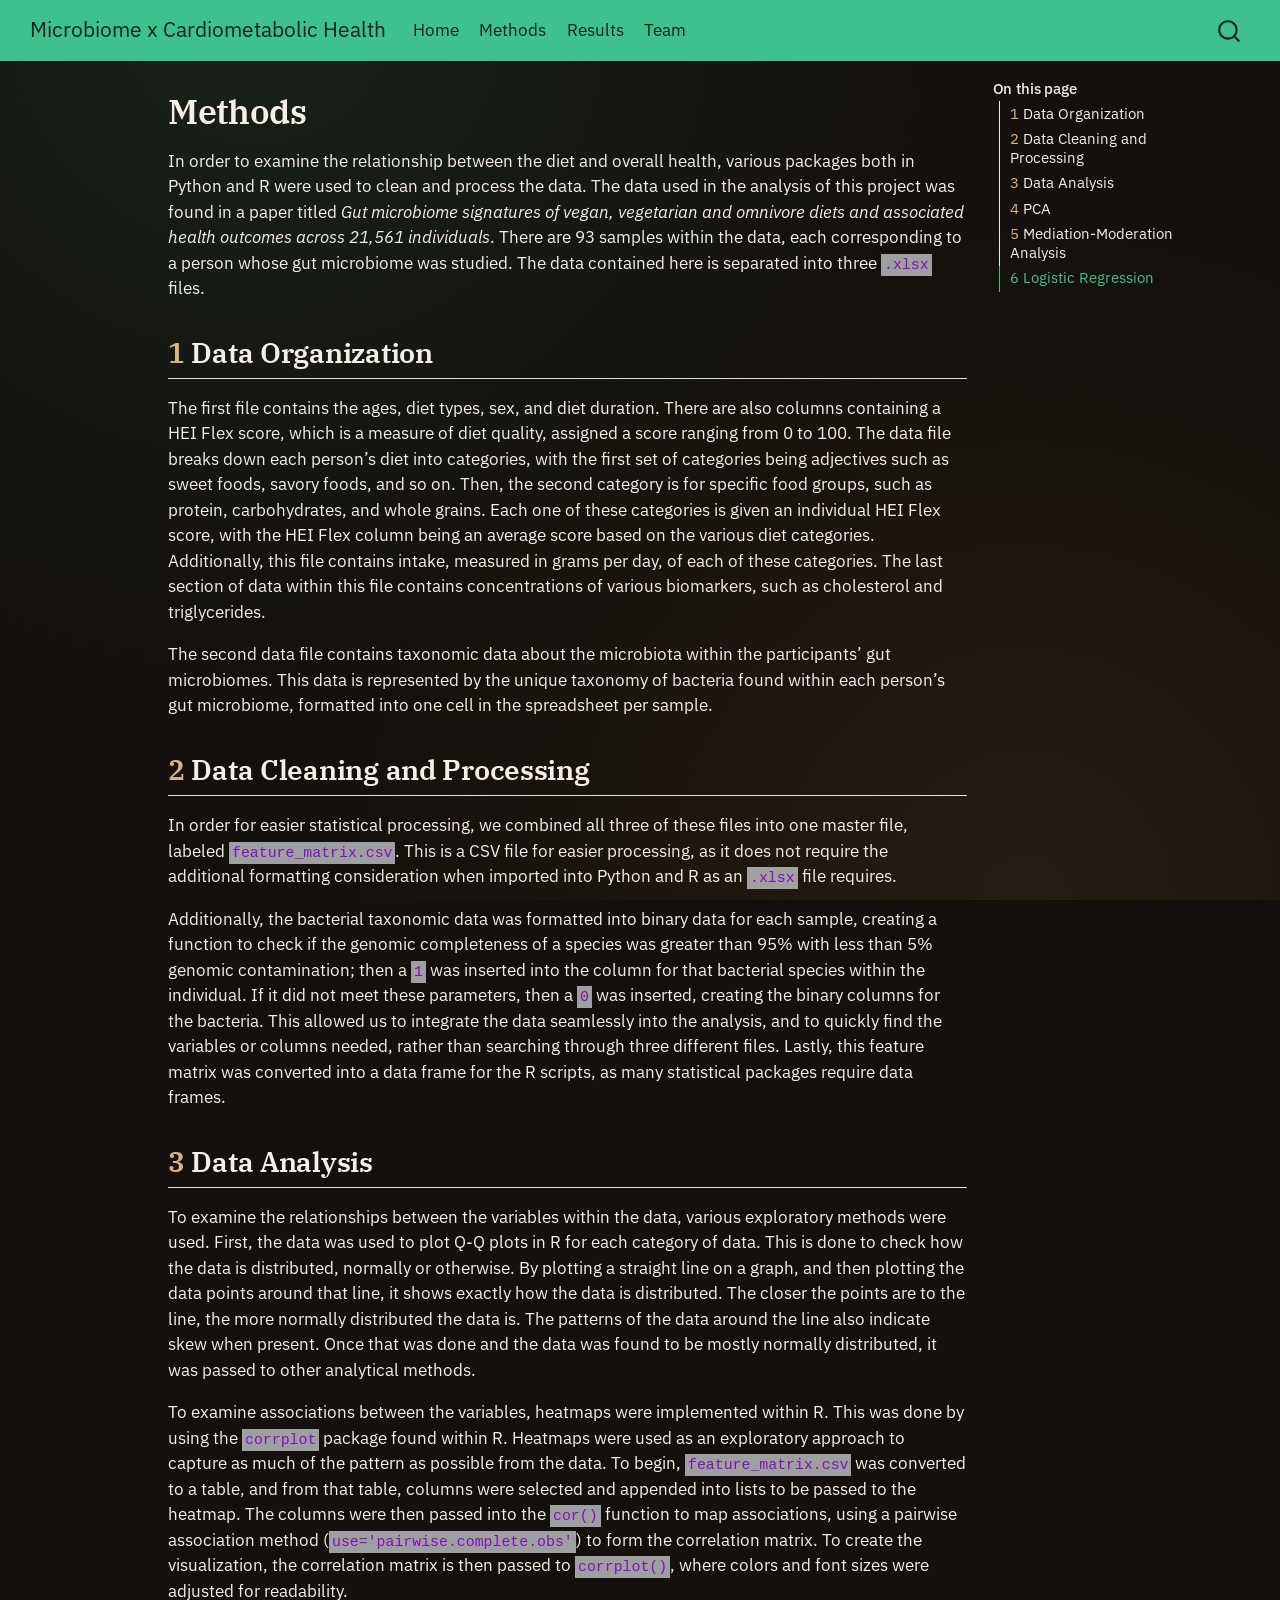
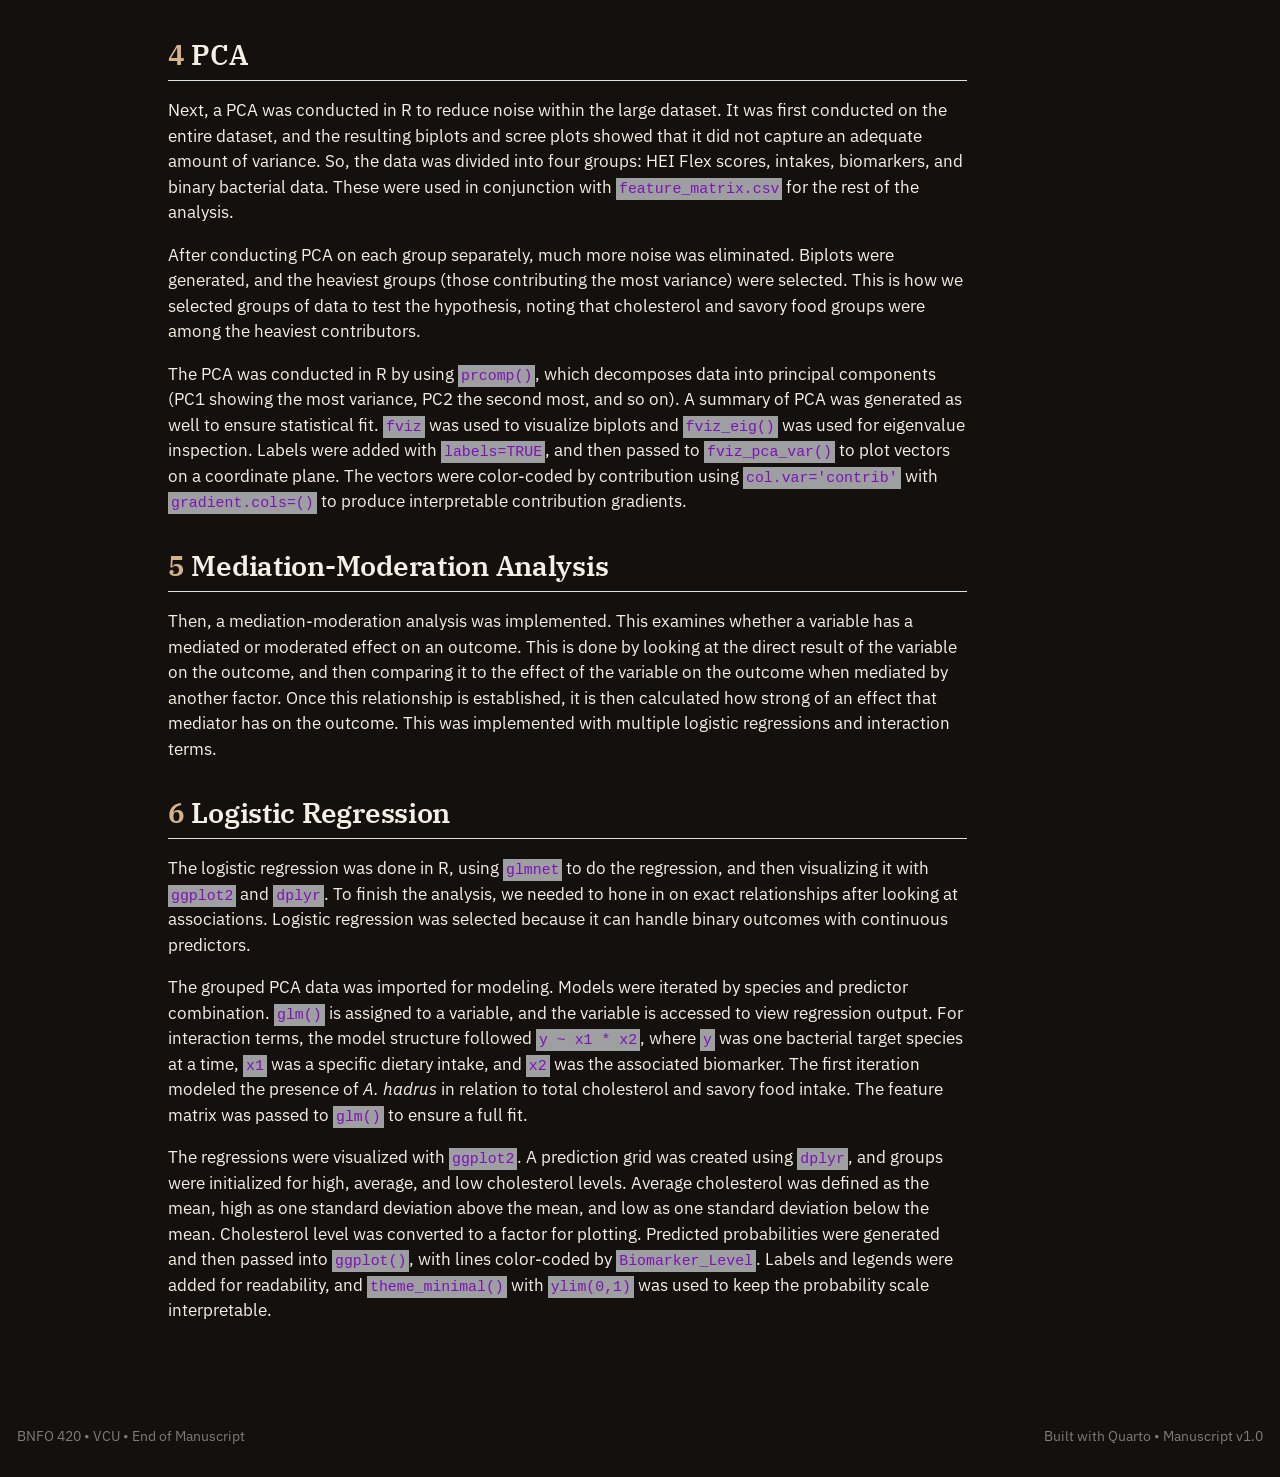
==== commit b2ae9a8a: "Update manuscript content across Quarto pages. Refresh abstract, introduction, methods, and results/" ====
--- a/docs/proposal.html
+++ b/docs/proposal.html
@@ -122,10 +122,12 @@
     <h2 id="toc-title">On this page</h2>
    
   <ul>
-  <li><a href="#research-question" id="toc-research-question" class="nav-link active" data-scroll-target="#research-question"><span class="header-section-number">1</span> Research question</a></li>
-  <li><a href="#data-source" id="toc-data-source" class="nav-link" data-scroll-target="#data-source"><span class="header-section-number">2</span> Data source</a></li>
-  <li><a href="#analytical-pipeline" id="toc-analytical-pipeline" class="nav-link" data-scroll-target="#analytical-pipeline"><span class="header-section-number">3</span> Analytical pipeline</a></li>
-  <li><a href="#references-and-tooling" id="toc-references-and-tooling" class="nav-link" data-scroll-target="#references-and-tooling"><span class="header-section-number">4</span> References and tooling</a></li>
+  <li><a href="#data-organization" id="toc-data-organization" class="nav-link active" data-scroll-target="#data-organization"><span class="header-section-number">1</span> Data Organization</a></li>
+  <li><a href="#data-cleaning-and-processing" id="toc-data-cleaning-and-processing" class="nav-link" data-scroll-target="#data-cleaning-and-processing"><span class="header-section-number">2</span> Data Cleaning and Processing</a></li>
+  <li><a href="#data-analysis" id="toc-data-analysis" class="nav-link" data-scroll-target="#data-analysis"><span class="header-section-number">3</span> Data Analysis</a></li>
+  <li><a href="#pca" id="toc-pca" class="nav-link" data-scroll-target="#pca"><span class="header-section-number">4</span> PCA</a></li>
+  <li><a href="#mediation-moderation-analysis" id="toc-mediation-moderation-analysis" class="nav-link" data-scroll-target="#mediation-moderation-analysis"><span class="header-section-number">5</span> Mediation-Moderation Analysis</a></li>
+  <li><a href="#logistic-regression" id="toc-logistic-regression" class="nav-link" data-scroll-target="#logistic-regression"><span class="header-section-number">6</span> Logistic Regression</a></li>
   </ul>
 </nav>
     </div>
@@ -151,46 +153,37 @@
 </header>
 
 
-<section id="research-question" class="level2" data-number="1">
-<h2 data-number="1" class="anchored" data-anchor-id="research-question"><span class="header-section-number">1</span> Research question</h2>
-<p>How do savory food intake and cholesterol jointly predict the presence of key beneficial gut microbial taxa?</p>
+<p>In order to examine the relationship between the diet and overall health, various packages both in Python and R were used to clean and process the data. The data used in the analysis of this project was found in a paper titled <em>Gut microbiome signatures of vegan, vegetarian and omnivore diets and associated health outcomes across 21,561 individuals</em>. There are 93 samples within the data, each corresponding to a person whose gut microbiome was studied. The data contained here is separated into three <code>.xlsx</code> files.</p>
+<section id="data-organization" class="level2" data-number="1">
+<h2 data-number="1" class="anchored" data-anchor-id="data-organization"><span class="header-section-number">1</span> Data Organization</h2>
+<p>The first file contains the ages, diet types, sex, and diet duration. There are also columns containing a HEI Flex score, which is a measure of diet quality, assigned a score ranging from 0 to 100. The data file breaks down each person’s diet into categories, with the first set of categories being adjectives such as sweet foods, savory foods, and so on. Then, the second category is for specific food groups, such as protein, carbohydrates, and whole grains. Each one of these categories is given an individual HEI Flex score, with the HEI Flex column being an average score based on the various diet categories. Additionally, this file contains intake, measured in grams per day, of each of these categories. The last section of data within this file contains concentrations of various biomarkers, such as cholesterol and triglycerides.</p>
+<p>The second data file contains taxonomic data about the microbiota within the participants’ gut microbiomes. This data is represented by the unique taxonomy of bacteria found within each person’s gut microbiome, formatted into one cell in the spreadsheet per sample.</p>
 </section>
-<section id="data-source" class="level2" data-number="2">
-<h2 data-number="2" class="anchored" data-anchor-id="data-source"><span class="header-section-number">2</span> Data source</h2>
-<p>The project uses data from <em>Gut microbiome signatures of vegan, vegetarian and omnivore diets and associated health outcomes across 21,561 individuals</em>, representing a subset of the ZOE PREDICT 1 (P1) cohort in the United Kingdom.</p>
-<ul>
-<li>Working cohort size: <code>N = 92</code> participants</li>
-<li>Inputs: dietary pattern metrics, clinical biomarkers, and microbiome taxonomic data</li>
-<li>Data format: three source <code>.xlsx</code> files merged into a unified analysis matrix</li>
-</ul>
+<section id="data-cleaning-and-processing" class="level2" data-number="2">
+<h2 data-number="2" class="anchored" data-anchor-id="data-cleaning-and-processing"><span class="header-section-number">2</span> Data Cleaning and Processing</h2>
+<p>In order for easier statistical processing, we combined all three of these files into one master file, labeled <code>feature_matrix.csv</code>. This is a CSV file for easier processing, as it does not require the additional formatting consideration when imported into Python and R as an <code>.xlsx</code> file requires.</p>
+<p>Additionally, the bacterial taxonomic data was formatted into binary data for each sample, creating a function to check if the genomic completeness of a species was greater than 95% with less than 5% genomic contamination; then a <code>1</code> was inserted into the column for that bacterial species within the individual. If it did not meet these parameters, then a <code>0</code> was inserted, creating the binary columns for the bacteria. This allowed us to integrate the data seamlessly into the analysis, and to quickly find the variables or columns needed, rather than searching through three different files. Lastly, this feature matrix was converted into a data frame for the R scripts, as many statistical packages require data frames.</p>
 </section>
-<section id="analytical-pipeline" class="level2" data-number="3">
-<h2 data-number="3" class="anchored" data-anchor-id="analytical-pipeline"><span class="header-section-number">3</span> Analytical pipeline</h2>
-<ol type="1">
-<li><p><strong>Cohort and data assembly</strong><br>
-Construct a working analysis dataset from ZOE PREDICT 1 subset data plus reference public metagenomic information.</p></li>
-<li><p><strong>Data integration and cleaning</strong><br>
-Merge all files into <code>feature_matrix.csv</code> to simplify analysis in Python and R.</p></li>
-<li><p><strong>Taxa binarization</strong><br>
-Convert taxonomy strings into per-taxon presence/absence indicators.</p></li>
-<li><p><strong>Distribution checks</strong><br>
-Generate Q-Q plots in R to assess normality and identify skewed variables.</p></li>
-<li><p><strong>Exploratory associations</strong><br>
-Build correlation heatmaps (<code>corrplot</code>) and run PCA to identify dominant features spanning diet, biomarkers, and taxa.</p></li>
-<li><p><strong>Statistical modeling</strong><br>
-Fit logistic regression models for target taxa using savory intake, cholesterol, and their interaction while adjusting for age, sex, and BMI.</p></li>
-<li><p><strong>Multiple testing correction</strong><br>
-Apply Benjamini-Hochberg FDR control across model families.</p></li>
-</ol>
+<section id="data-analysis" class="level2" data-number="3">
+<h2 data-number="3" class="anchored" data-anchor-id="data-analysis"><span class="header-section-number">3</span> Data Analysis</h2>
+<p>To examine the relationships between the variables within the data, various exploratory methods were used. First, the data was used to plot Q-Q plots in R for each category of data. This is done to check how the data is distributed, normally or otherwise. By plotting a straight line on a graph, and then plotting the data points around that line, it shows exactly how the data is distributed. The closer the points are to the line, the more normally distributed the data is. The patterns of the data around the line also indicate skew when present. Once that was done and the data was found to be mostly normally distributed, it was passed to other analytical methods.</p>
+<p>To examine associations between the variables, heatmaps were implemented within R. This was done by using the <code>corrplot</code> package found within R. Heatmaps were used as an exploratory approach to capture as much of the pattern as possible from the data. To begin, <code>feature_matrix.csv</code> was converted to a table, and from that table, columns were selected and appended into lists to be passed to the heatmap. The columns were then passed into the <code>cor()</code> function to map associations, using a pairwise association method (<code>use='pairwise.complete.obs'</code>) to form the correlation matrix. To create the visualization, the correlation matrix is then passed to <code>corrplot()</code>, where colors and font sizes were adjusted for readability.</p>
 </section>
-<section id="references-and-tooling" class="level2" data-number="4">
-<h2 data-number="4" class="anchored" data-anchor-id="references-and-tooling"><span class="header-section-number">4</span> References and tooling</h2>
-<ul>
-<li><a href="https://www.nature.com/articles/s41591-020-1145-4">ZOE PREDICT 1 Study</a></li>
-<li><a href="https://www.nature.com/articles/s41564-024-01870-z">Vegan/Vegetarian/Omnivore Study</a></li>
-<li><a href="https://cran.r-project.org/web/packages/corrplot/vignettes/corrplot-intro.html">R <code>corrplot</code> package</a></li>
-<li><a href="https://www.jstor.org/stable/2346101">Benjamini-Hochberg FDR paper</a></li>
-</ul>
+<section id="pca" class="level2" data-number="4">
+<h2 data-number="4" class="anchored" data-anchor-id="pca"><span class="header-section-number">4</span> PCA</h2>
+<p>Next, a PCA was conducted in R to reduce noise within the large dataset. It was first conducted on the entire dataset, and the resulting biplots and scree plots showed that it did not capture an adequate amount of variance. So, the data was divided into four groups: HEI Flex scores, intakes, biomarkers, and binary bacterial data. These were used in conjunction with <code>feature_matrix.csv</code> for the rest of the analysis.</p>
+<p>After conducting PCA on each group separately, much more noise was eliminated. Biplots were generated, and the heaviest groups (those contributing the most variance) were selected. This is how we selected groups of data to test the hypothesis, noting that cholesterol and savory food groups were among the heaviest contributors.</p>
+<p>The PCA was conducted in R by using <code>prcomp()</code>, which decomposes data into principal components (PC1 showing the most variance, PC2 the second most, and so on). A summary of PCA was generated as well to ensure statistical fit. <code>fviz</code> was used to visualize biplots and <code>fviz_eig()</code> was used for eigenvalue inspection. Labels were added with <code>labels=TRUE</code>, and then passed to <code>fviz_pca_var()</code> to plot vectors on a coordinate plane. The vectors were color-coded by contribution using <code>col.var='contrib'</code> with <code>gradient.cols=()</code> to produce interpretable contribution gradients.</p>
+</section>
+<section id="mediation-moderation-analysis" class="level2" data-number="5">
+<h2 data-number="5" class="anchored" data-anchor-id="mediation-moderation-analysis"><span class="header-section-number">5</span> Mediation-Moderation Analysis</h2>
+<p>Then, a mediation-moderation analysis was implemented. This examines whether a variable has a mediated or moderated effect on an outcome. This is done by looking at the direct result of the variable on the outcome, and then comparing it to the effect of the variable on the outcome when mediated by another factor. Once this relationship is established, it is then calculated how strong of an effect that mediator has on the outcome. This was implemented with multiple logistic regressions and interaction terms.</p>
+</section>
+<section id="logistic-regression" class="level2" data-number="6">
+<h2 data-number="6" class="anchored" data-anchor-id="logistic-regression"><span class="header-section-number">6</span> Logistic Regression</h2>
+<p>The logistic regression was done in R, using <code>glmnet</code> to do the regression, and then visualizing it with <code>ggplot2</code> and <code>dplyr</code>. To finish the analysis, we needed to hone in on exact relationships after looking at associations. Logistic regression was selected because it can handle binary outcomes with continuous predictors.</p>
+<p>The grouped PCA data was imported for modeling. Models were iterated by species and predictor combination. <code>glm()</code> is assigned to a variable, and the variable is accessed to view regression output. For interaction terms, the model structure followed <code>y ~ x1 * x2</code>, where <code>y</code> was one bacterial target species at a time, <code>x1</code> was a specific dietary intake, and <code>x2</code> was the associated biomarker. The first iteration modeled the presence of <em>A. hadrus</em> in relation to total cholesterol and savory food intake. The feature matrix was passed to <code>glm()</code> to ensure a full fit.</p>
+<p>The regressions were visualized with <code>ggplot2</code>. A prediction grid was created using <code>dplyr</code>, and groups were initialized for high, average, and low cholesterol levels. Average cholesterol was defined as the mean, high as one standard deviation above the mean, and low as one standard deviation below the mean. Cholesterol level was converted to a factor for plotting. Predicted probabilities were generated and then passed into <code>ggplot()</code>, with lines color-coded by <code>Biomarker_Level</code>. Labels and legends were added for readability, and <code>theme_minimal()</code> with <code>ylim(0,1)</code> was used to keep the probability scale interpretable.</p>
 
 
 </section>
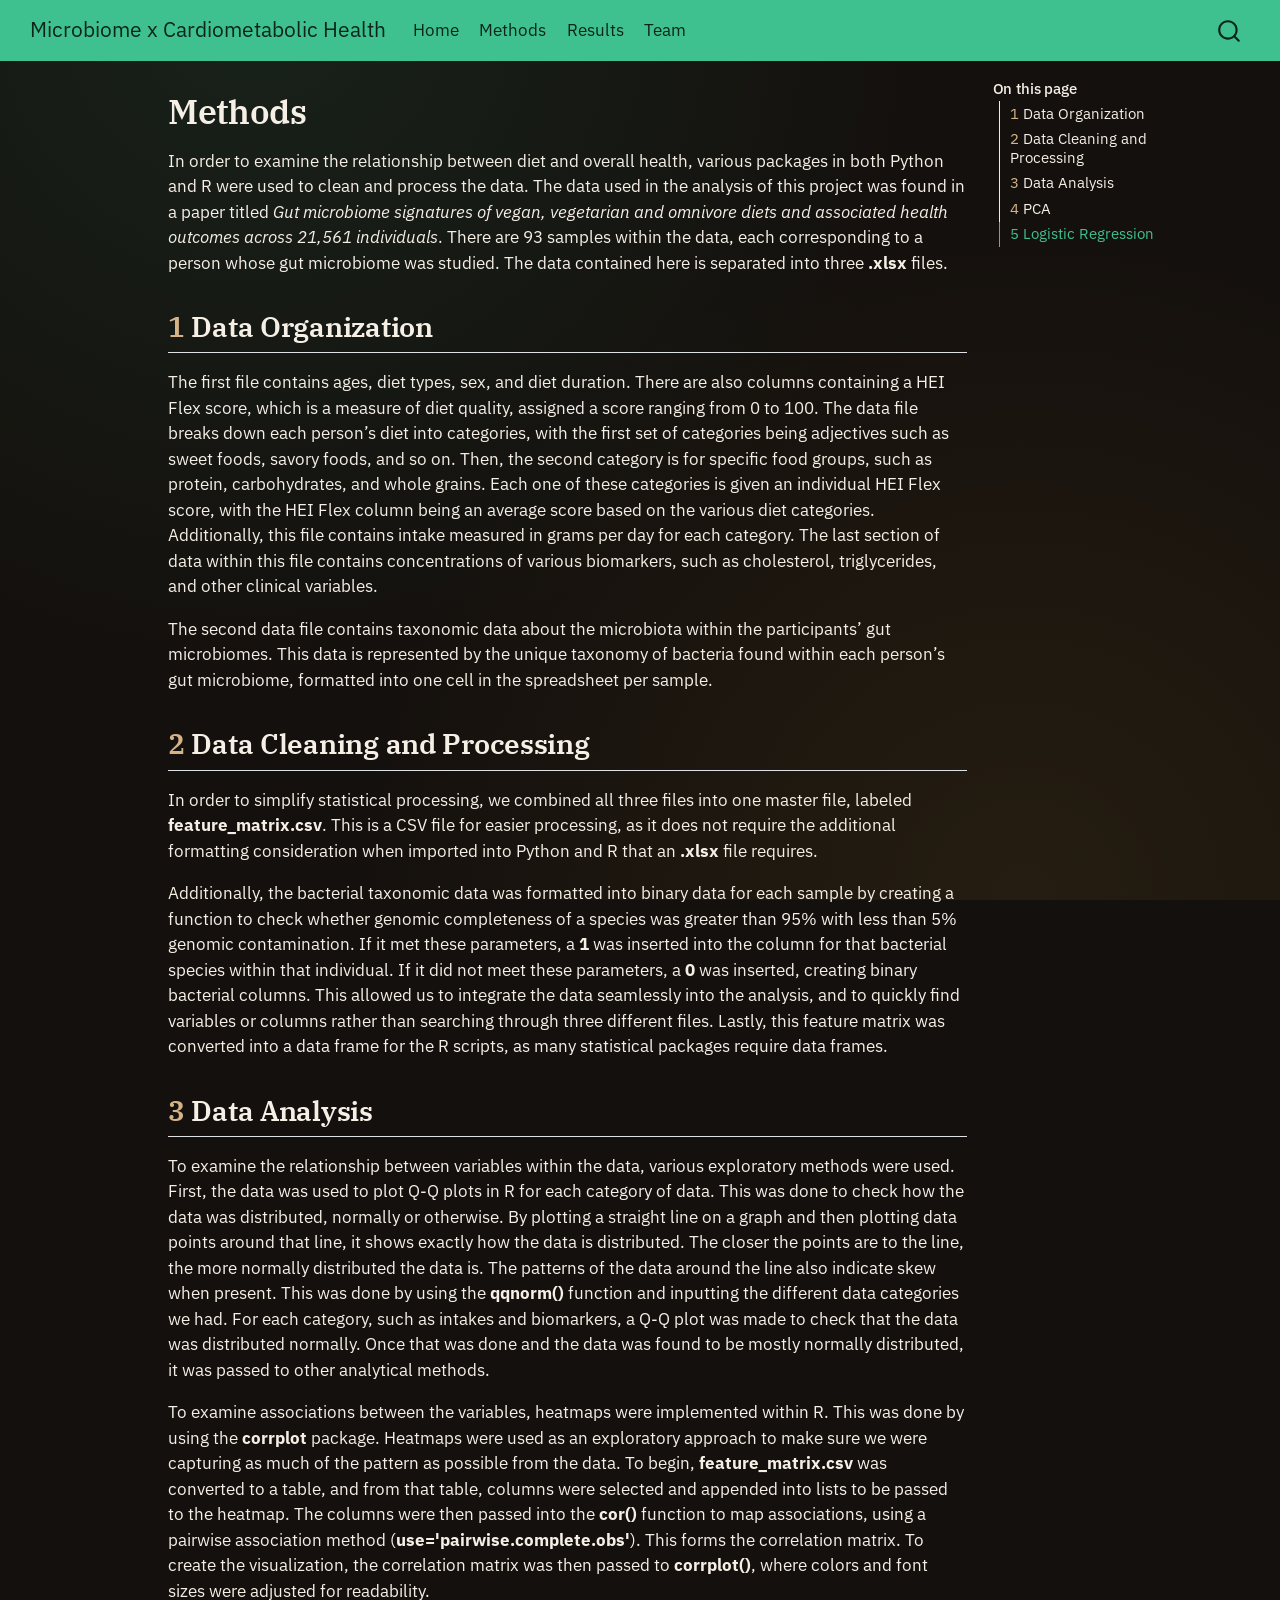
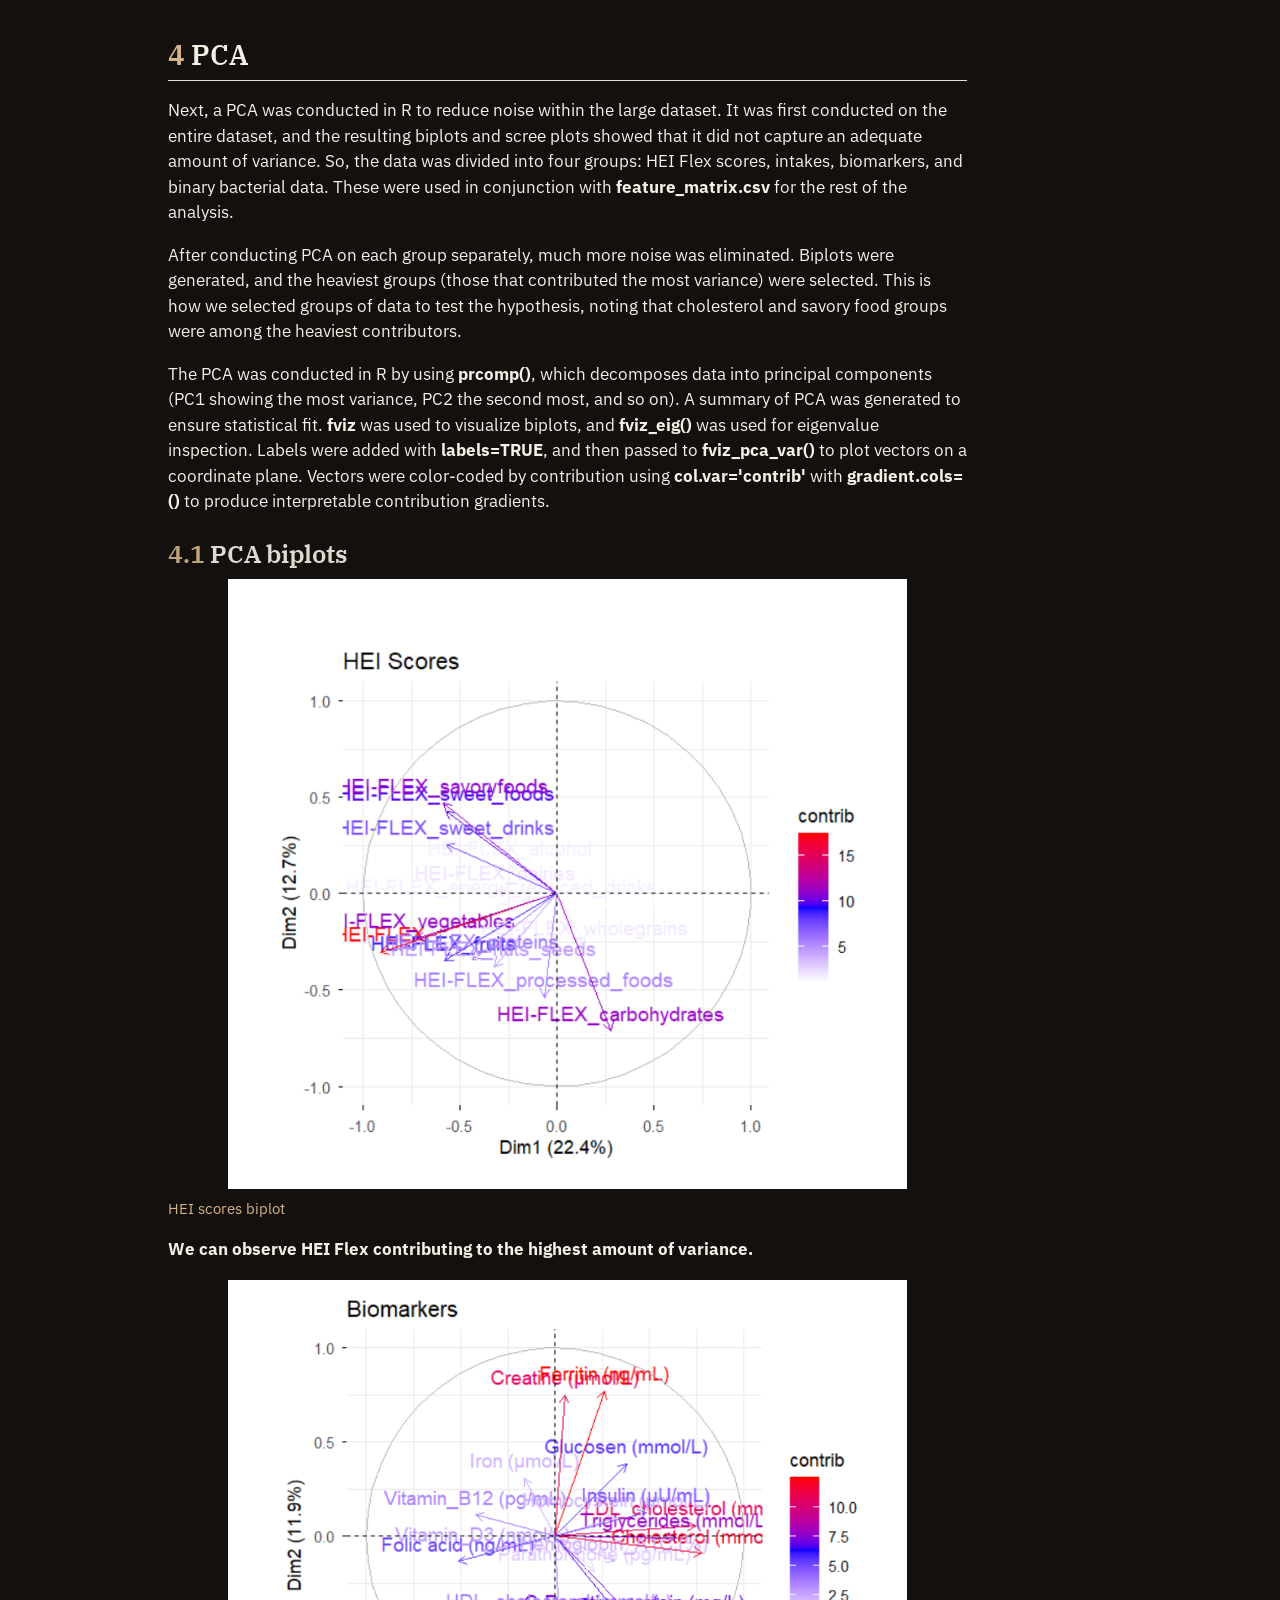
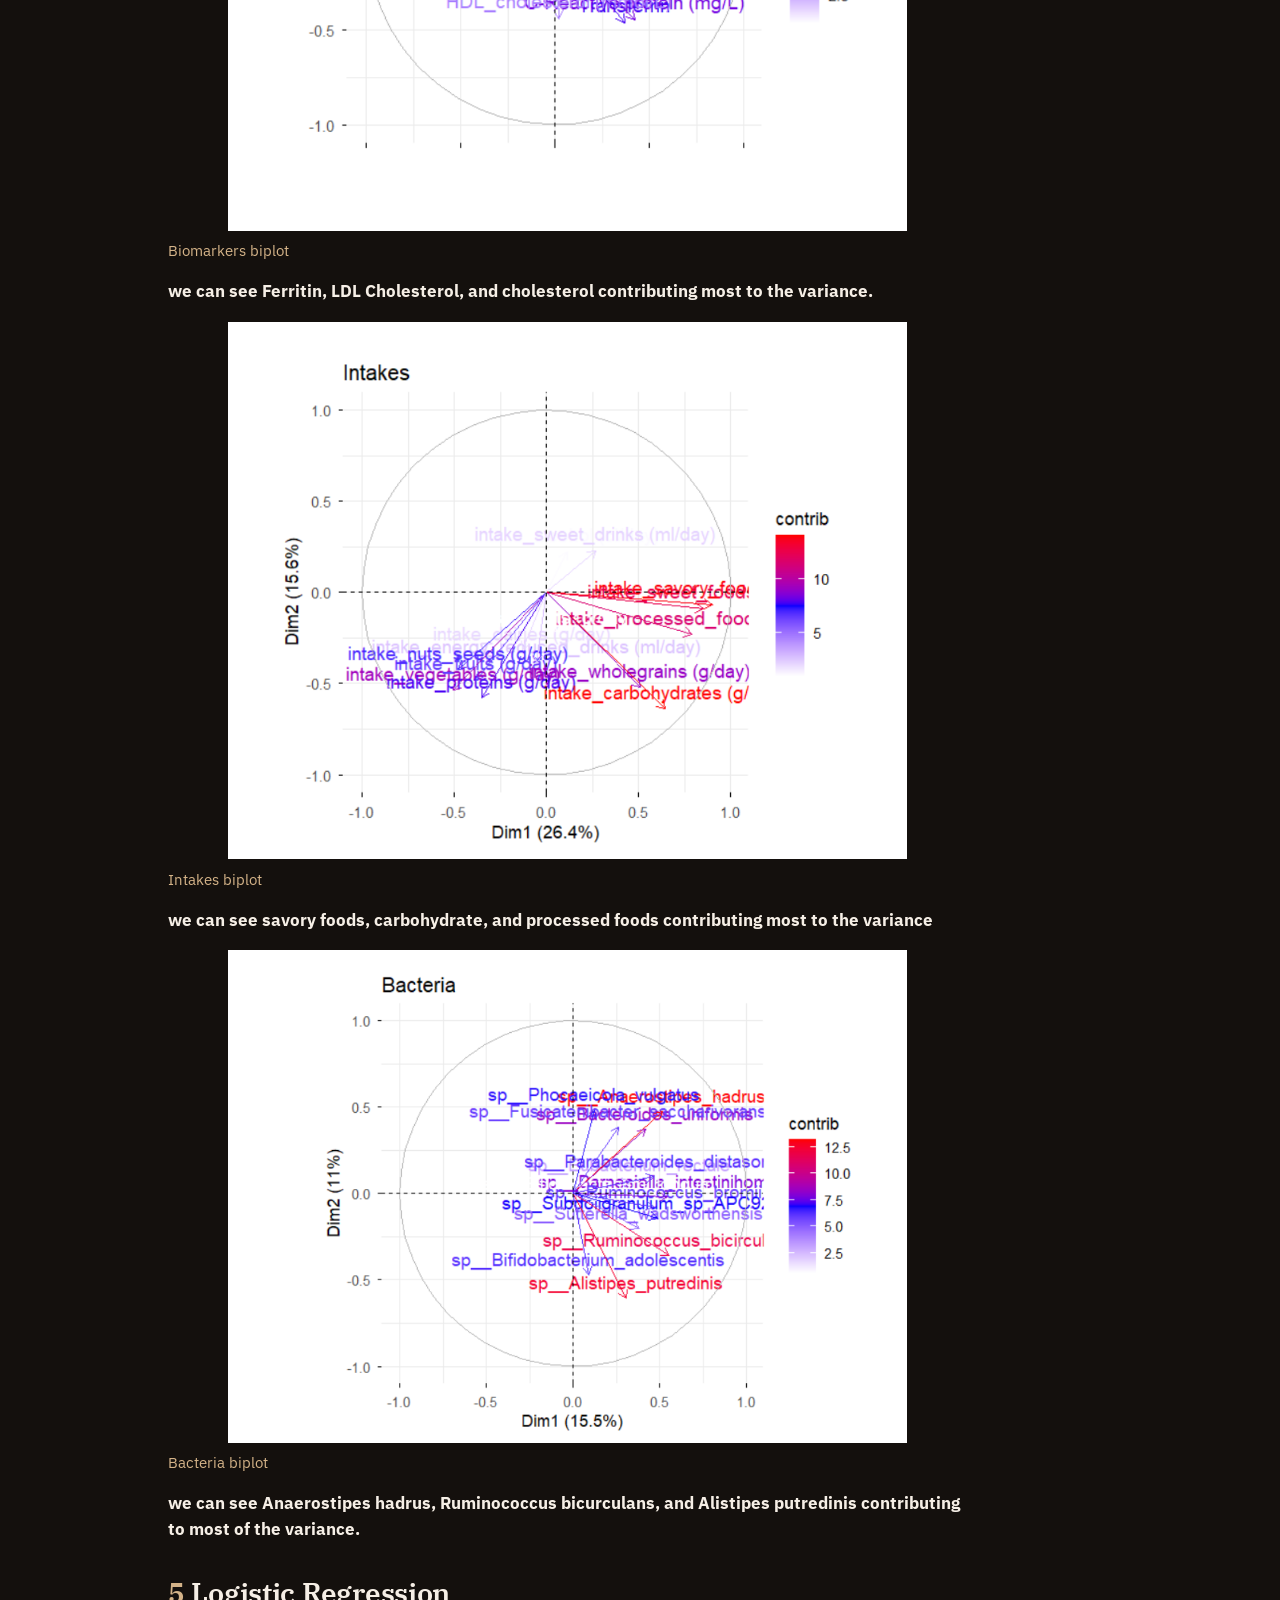
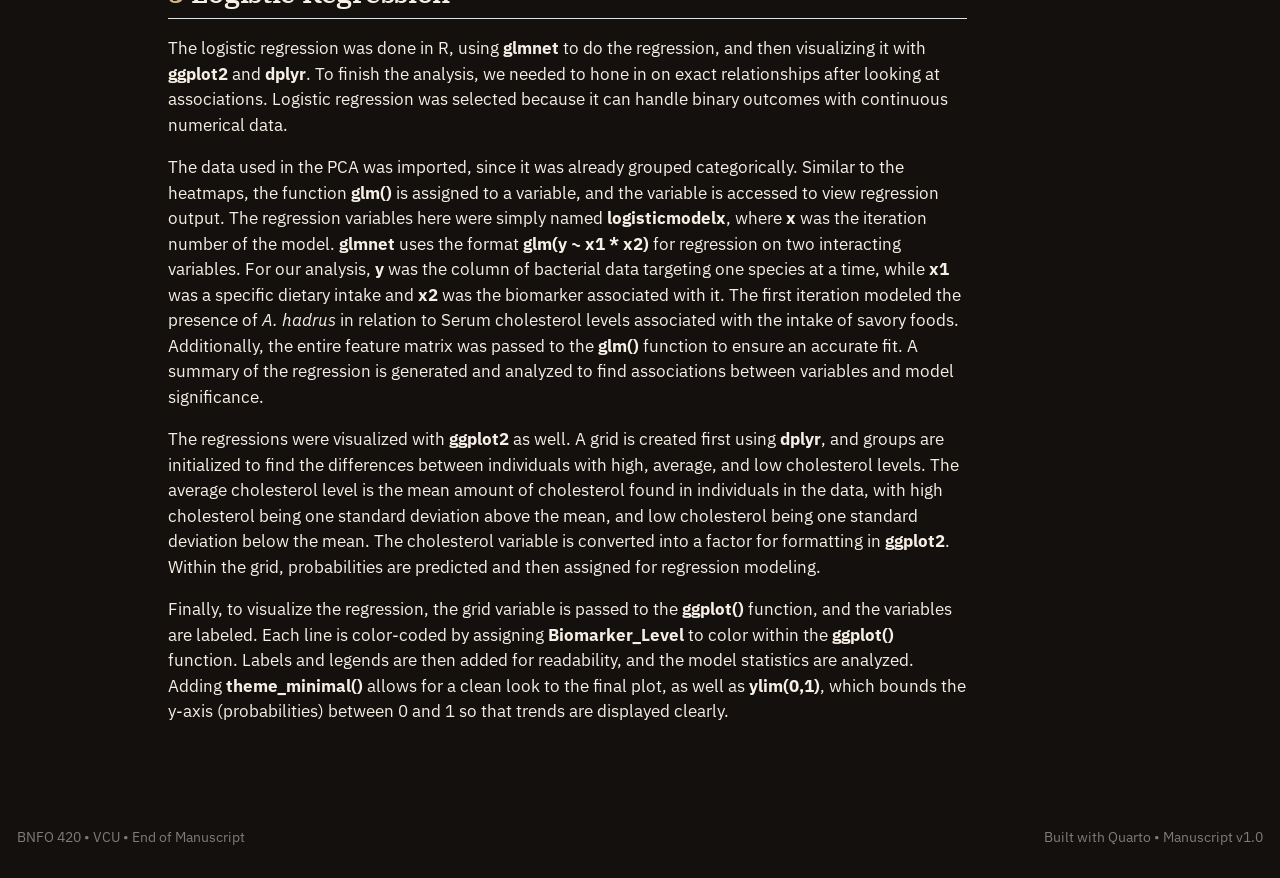
==== commit 204d5e8f: "Update website content, figures, pipeline, and styles. Add PCA and regression figures, pipeline diag" ====
--- a/docs/proposal.html
+++ b/docs/proposal.html
@@ -40,7 +40,7 @@
 <link href="site_libs/quarto-html/quarto-syntax-highlighting-dark-4d9afe2b8d18ee9fa5d0d57b5ed4214d.css" rel="stylesheet" id="quarto-text-highlighting-styles">
 <script src="site_libs/bootstrap/bootstrap.min.js"></script>
 <link href="site_libs/bootstrap/bootstrap-icons.css" rel="stylesheet">
-<link href="site_libs/bootstrap/bootstrap-b4e9557cfa6f22abb82a7b4c16b2874a.min.css" rel="stylesheet" append-hash="true" id="quarto-bootstrap" data-mode="dark">
+<link href="site_libs/bootstrap/bootstrap-b96a5d8ae08c0a62e0b7f96b1ae637a7.min.css" rel="stylesheet" append-hash="true" id="quarto-bootstrap" data-mode="dark">
 <script id="quarto-search-options" type="application/json">{
   "location": "navbar",
   "copy-button": false,
@@ -125,9 +125,11 @@
   <li><a href="#data-organization" id="toc-data-organization" class="nav-link active" data-scroll-target="#data-organization"><span class="header-section-number">1</span> Data Organization</a></li>
   <li><a href="#data-cleaning-and-processing" id="toc-data-cleaning-and-processing" class="nav-link" data-scroll-target="#data-cleaning-and-processing"><span class="header-section-number">2</span> Data Cleaning and Processing</a></li>
   <li><a href="#data-analysis" id="toc-data-analysis" class="nav-link" data-scroll-target="#data-analysis"><span class="header-section-number">3</span> Data Analysis</a></li>
-  <li><a href="#pca" id="toc-pca" class="nav-link" data-scroll-target="#pca"><span class="header-section-number">4</span> PCA</a></li>
-  <li><a href="#mediation-moderation-analysis" id="toc-mediation-moderation-analysis" class="nav-link" data-scroll-target="#mediation-moderation-analysis"><span class="header-section-number">5</span> Mediation-Moderation Analysis</a></li>
-  <li><a href="#logistic-regression" id="toc-logistic-regression" class="nav-link" data-scroll-target="#logistic-regression"><span class="header-section-number">6</span> Logistic Regression</a></li>
+  <li><a href="#pca" id="toc-pca" class="nav-link" data-scroll-target="#pca"><span class="header-section-number">4</span> PCA</a>
+  <ul class="collapse">
+  <li><a href="#pca-biplots" id="toc-pca-biplots" class="nav-link" data-scroll-target="#pca-biplots"><span class="header-section-number">4.1</span> PCA biplots</a></li>
+  </ul></li>
+  <li><a href="#logistic-regression" id="toc-logistic-regression" class="nav-link" data-scroll-target="#logistic-regression"><span class="header-section-number">5</span> Logistic Regression</a></li>
   </ul>
 </nav>
     </div>
@@ -153,37 +155,65 @@
 </header>
 
 
-<p>In order to examine the relationship between the diet and overall health, various packages both in Python and R were used to clean and process the data. The data used in the analysis of this project was found in a paper titled <em>Gut microbiome signatures of vegan, vegetarian and omnivore diets and associated health outcomes across 21,561 individuals</em>. There are 93 samples within the data, each corresponding to a person whose gut microbiome was studied. The data contained here is separated into three <code>.xlsx</code> files.</p>
+<p>In order to examine the relationship between diet and overall health, various packages in both Python and R were used to clean and process the data. The data used in the analysis of this project was found in a paper titled <em>Gut microbiome signatures of vegan, vegetarian and omnivore diets and associated health outcomes across 21,561 individuals</em>. There are 93 samples within the data, each corresponding to a person whose gut microbiome was studied. The data contained here is separated into three <code>.xlsx</code> files.</p>
 <section id="data-organization" class="level2" data-number="1">
 <h2 data-number="1" class="anchored" data-anchor-id="data-organization"><span class="header-section-number">1</span> Data Organization</h2>
-<p>The first file contains the ages, diet types, sex, and diet duration. There are also columns containing a HEI Flex score, which is a measure of diet quality, assigned a score ranging from 0 to 100. The data file breaks down each person’s diet into categories, with the first set of categories being adjectives such as sweet foods, savory foods, and so on. Then, the second category is for specific food groups, such as protein, carbohydrates, and whole grains. Each one of these categories is given an individual HEI Flex score, with the HEI Flex column being an average score based on the various diet categories. Additionally, this file contains intake, measured in grams per day, of each of these categories. The last section of data within this file contains concentrations of various biomarkers, such as cholesterol and triglycerides.</p>
+<p>The first file contains ages, diet types, sex, and diet duration. There are also columns containing a HEI Flex score, which is a measure of diet quality, assigned a score ranging from 0 to 100. The data file breaks down each person’s diet into categories, with the first set of categories being adjectives such as sweet foods, savory foods, and so on. Then, the second category is for specific food groups, such as protein, carbohydrates, and whole grains. Each one of these categories is given an individual HEI Flex score, with the HEI Flex column being an average score based on the various diet categories. Additionally, this file contains intake measured in grams per day for each category. The last section of data within this file contains concentrations of various biomarkers, such as cholesterol, triglycerides, and other clinical variables.</p>
 <p>The second data file contains taxonomic data about the microbiota within the participants’ gut microbiomes. This data is represented by the unique taxonomy of bacteria found within each person’s gut microbiome, formatted into one cell in the spreadsheet per sample.</p>
 </section>
 <section id="data-cleaning-and-processing" class="level2" data-number="2">
 <h2 data-number="2" class="anchored" data-anchor-id="data-cleaning-and-processing"><span class="header-section-number">2</span> Data Cleaning and Processing</h2>
-<p>In order for easier statistical processing, we combined all three of these files into one master file, labeled <code>feature_matrix.csv</code>. This is a CSV file for easier processing, as it does not require the additional formatting consideration when imported into Python and R as an <code>.xlsx</code> file requires.</p>
-<p>Additionally, the bacterial taxonomic data was formatted into binary data for each sample, creating a function to check if the genomic completeness of a species was greater than 95% with less than 5% genomic contamination; then a <code>1</code> was inserted into the column for that bacterial species within the individual. If it did not meet these parameters, then a <code>0</code> was inserted, creating the binary columns for the bacteria. This allowed us to integrate the data seamlessly into the analysis, and to quickly find the variables or columns needed, rather than searching through three different files. Lastly, this feature matrix was converted into a data frame for the R scripts, as many statistical packages require data frames.</p>
+<p>In order to simplify statistical processing, we combined all three files into one master file, labeled <code>feature_matrix.csv</code>. This is a CSV file for easier processing, as it does not require the additional formatting consideration when imported into Python and R that an <code>.xlsx</code> file requires.</p>
+<p>Additionally, the bacterial taxonomic data was formatted into binary data for each sample by creating a function to check whether genomic completeness of a species was greater than 95% with less than 5% genomic contamination. If it met these parameters, a <code>1</code> was inserted into the column for that bacterial species within that individual. If it did not meet these parameters, a <code>0</code> was inserted, creating binary bacterial columns. This allowed us to integrate the data seamlessly into the analysis, and to quickly find variables or columns rather than searching through three different files. Lastly, this feature matrix was converted into a data frame for the R scripts, as many statistical packages require data frames.</p>
 </section>
 <section id="data-analysis" class="level2" data-number="3">
 <h2 data-number="3" class="anchored" data-anchor-id="data-analysis"><span class="header-section-number">3</span> Data Analysis</h2>
-<p>To examine the relationships between the variables within the data, various exploratory methods were used. First, the data was used to plot Q-Q plots in R for each category of data. This is done to check how the data is distributed, normally or otherwise. By plotting a straight line on a graph, and then plotting the data points around that line, it shows exactly how the data is distributed. The closer the points are to the line, the more normally distributed the data is. The patterns of the data around the line also indicate skew when present. Once that was done and the data was found to be mostly normally distributed, it was passed to other analytical methods.</p>
-<p>To examine associations between the variables, heatmaps were implemented within R. This was done by using the <code>corrplot</code> package found within R. Heatmaps were used as an exploratory approach to capture as much of the pattern as possible from the data. To begin, <code>feature_matrix.csv</code> was converted to a table, and from that table, columns were selected and appended into lists to be passed to the heatmap. The columns were then passed into the <code>cor()</code> function to map associations, using a pairwise association method (<code>use='pairwise.complete.obs'</code>) to form the correlation matrix. To create the visualization, the correlation matrix is then passed to <code>corrplot()</code>, where colors and font sizes were adjusted for readability.</p>
+<p>To examine the relationship between variables within the data, various exploratory methods were used. First, the data was used to plot Q-Q plots in R for each category of data. This was done to check how the data was distributed, normally or otherwise. By plotting a straight line on a graph and then plotting data points around that line, it shows exactly how the data is distributed. The closer the points are to the line, the more normally distributed the data is. The patterns of the data around the line also indicate skew when present. This was done by using the <code>qqnorm()</code> function and inputting the different data categories we had. For each category, such as intakes and biomarkers, a Q-Q plot was made to check that the data was distributed normally. Once that was done and the data was found to be mostly normally distributed, it was passed to other analytical methods.</p>
+<p>To examine associations between the variables, heatmaps were implemented within R. This was done by using the <code>corrplot</code> package. Heatmaps were used as an exploratory approach to make sure we were capturing as much of the pattern as possible from the data. To begin, <code>feature_matrix.csv</code> was converted to a table, and from that table, columns were selected and appended into lists to be passed to the heatmap. The columns were then passed into the <code>cor()</code> function to map associations, using a pairwise association method (<code>use='pairwise.complete.obs'</code>). This forms the correlation matrix. To create the visualization, the correlation matrix was then passed to <code>corrplot()</code>, where colors and font sizes were adjusted for readability.</p>
 </section>
 <section id="pca" class="level2" data-number="4">
 <h2 data-number="4" class="anchored" data-anchor-id="pca"><span class="header-section-number">4</span> PCA</h2>
 <p>Next, a PCA was conducted in R to reduce noise within the large dataset. It was first conducted on the entire dataset, and the resulting biplots and scree plots showed that it did not capture an adequate amount of variance. So, the data was divided into four groups: HEI Flex scores, intakes, biomarkers, and binary bacterial data. These were used in conjunction with <code>feature_matrix.csv</code> for the rest of the analysis.</p>
-<p>After conducting PCA on each group separately, much more noise was eliminated. Biplots were generated, and the heaviest groups (those contributing the most variance) were selected. This is how we selected groups of data to test the hypothesis, noting that cholesterol and savory food groups were among the heaviest contributors.</p>
-<p>The PCA was conducted in R by using <code>prcomp()</code>, which decomposes data into principal components (PC1 showing the most variance, PC2 the second most, and so on). A summary of PCA was generated as well to ensure statistical fit. <code>fviz</code> was used to visualize biplots and <code>fviz_eig()</code> was used for eigenvalue inspection. Labels were added with <code>labels=TRUE</code>, and then passed to <code>fviz_pca_var()</code> to plot vectors on a coordinate plane. The vectors were color-coded by contribution using <code>col.var='contrib'</code> with <code>gradient.cols=()</code> to produce interpretable contribution gradients.</p>
+<p>After conducting PCA on each group separately, much more noise was eliminated. Biplots were generated, and the heaviest groups (those that contributed the most variance) were selected. This is how we selected groups of data to test the hypothesis, noting that cholesterol and savory food groups were among the heaviest contributors.</p>
+<p>The PCA was conducted in R by using <code>prcomp()</code>, which decomposes data into principal components (PC1 showing the most variance, PC2 the second most, and so on). A summary of PCA was generated to ensure statistical fit. <code>fviz</code> was used to visualize biplots, and <code>fviz_eig()</code> was used for eigenvalue inspection. Labels were added with <code>labels=TRUE</code>, and then passed to <code>fviz_pca_var()</code> to plot vectors on a coordinate plane. Vectors were color-coded by contribution using <code>col.var='contrib'</code> with <code>gradient.cols=()</code> to produce interpretable contribution gradients.</p>
+<section id="pca-biplots" class="level3" data-number="4.1">
+<h3 data-number="4.1" class="anchored" data-anchor-id="pca-biplots"><span class="header-section-number">4.1</span> PCA biplots</h3>
+<div class="quarto-figure quarto-figure-center">
+<figure class="figure">
+<p><img src="./assets/hei-biplot.png" class="img-fluid figure-img" style="width:85.0%"></p>
+<figcaption>HEI scores biplot</figcaption>
+</figure>
+</div>
+<p><strong>We can observe HEI Flex contributing to the highest amount of variance.</strong></p>
+<div class="quarto-figure quarto-figure-center">
+<figure class="figure">
+<p><img src="./assets/biomarkers-biplot.png" class="img-fluid figure-img" style="width:85.0%"></p>
+<figcaption>Biomarkers biplot</figcaption>
+</figure>
+</div>
+<p><strong>we can see Ferritin, LDL Cholesterol, and cholesterol contributing most to the variance.</strong></p>
+<div class="quarto-figure quarto-figure-center">
+<figure class="figure">
+<p><img src="./assets/intakes-biplot.png" class="img-fluid figure-img" style="width:85.0%"></p>
+<figcaption>Intakes biplot</figcaption>
+</figure>
+</div>
+<p><strong>we can see savory foods, carbohydrate, and processed foods contributing most to the variance</strong></p>
+<div class="quarto-figure quarto-figure-center">
+<figure class="figure">
+<p><img src="./assets/bacteria-biplot.png" class="img-fluid figure-img" style="width:85.0%"></p>
+<figcaption>Bacteria biplot</figcaption>
+</figure>
+</div>
+<p><strong>we can see Anaerostipes hadrus, Ruminococcus bicurculans, and Alistipes putredinis contributing to most of the variance.</strong></p>
 </section>
-<section id="mediation-moderation-analysis" class="level2" data-number="5">
-<h2 data-number="5" class="anchored" data-anchor-id="mediation-moderation-analysis"><span class="header-section-number">5</span> Mediation-Moderation Analysis</h2>
-<p>Then, a mediation-moderation analysis was implemented. This examines whether a variable has a mediated or moderated effect on an outcome. This is done by looking at the direct result of the variable on the outcome, and then comparing it to the effect of the variable on the outcome when mediated by another factor. Once this relationship is established, it is then calculated how strong of an effect that mediator has on the outcome. This was implemented with multiple logistic regressions and interaction terms.</p>
 </section>
-<section id="logistic-regression" class="level2" data-number="6">
-<h2 data-number="6" class="anchored" data-anchor-id="logistic-regression"><span class="header-section-number">6</span> Logistic Regression</h2>
-<p>The logistic regression was done in R, using <code>glmnet</code> to do the regression, and then visualizing it with <code>ggplot2</code> and <code>dplyr</code>. To finish the analysis, we needed to hone in on exact relationships after looking at associations. Logistic regression was selected because it can handle binary outcomes with continuous predictors.</p>
-<p>The grouped PCA data was imported for modeling. Models were iterated by species and predictor combination. <code>glm()</code> is assigned to a variable, and the variable is accessed to view regression output. For interaction terms, the model structure followed <code>y ~ x1 * x2</code>, where <code>y</code> was one bacterial target species at a time, <code>x1</code> was a specific dietary intake, and <code>x2</code> was the associated biomarker. The first iteration modeled the presence of <em>A. hadrus</em> in relation to total cholesterol and savory food intake. The feature matrix was passed to <code>glm()</code> to ensure a full fit.</p>
-<p>The regressions were visualized with <code>ggplot2</code>. A prediction grid was created using <code>dplyr</code>, and groups were initialized for high, average, and low cholesterol levels. Average cholesterol was defined as the mean, high as one standard deviation above the mean, and low as one standard deviation below the mean. Cholesterol level was converted to a factor for plotting. Predicted probabilities were generated and then passed into <code>ggplot()</code>, with lines color-coded by <code>Biomarker_Level</code>. Labels and legends were added for readability, and <code>theme_minimal()</code> with <code>ylim(0,1)</code> was used to keep the probability scale interpretable.</p>
+<section id="logistic-regression" class="level2" data-number="5">
+<h2 data-number="5" class="anchored" data-anchor-id="logistic-regression"><span class="header-section-number">5</span> Logistic Regression</h2>
+<p>The logistic regression was done in R, using <code>glmnet</code> to do the regression, and then visualizing it with <code>ggplot2</code> and <code>dplyr</code>. To finish the analysis, we needed to hone in on exact relationships after looking at associations. Logistic regression was selected because it can handle binary outcomes with continuous numerical data.</p>
+<p>The data used in the PCA was imported, since it was already grouped categorically. Similar to the heatmaps, the function <code>glm()</code> is assigned to a variable, and the variable is accessed to view regression output. The regression variables here were simply named <code>logisticmodelx</code>, where <code>x</code> was the iteration number of the model. <code>glmnet</code> uses the format <code>glm(y ~ x1 * x2)</code> for regression on two interacting variables. For our analysis, <code>y</code> was the column of bacterial data targeting one species at a time, while <code>x1</code> was a specific dietary intake and <code>x2</code> was the biomarker associated with it. The first iteration modeled the presence of <em>A. hadrus</em> in relation to Serum cholesterol levels associated with the intake of savory foods. Additionally, the entire feature matrix was passed to the <code>glm()</code> function to ensure an accurate fit. A summary of the regression is generated and analyzed to find associations between variables and model significance.</p>
+<p>The regressions were visualized with <code>ggplot2</code> as well. A grid is created first using <code>dplyr</code>, and groups are initialized to find the differences between individuals with high, average, and low cholesterol levels. The average cholesterol level is the mean amount of cholesterol found in individuals in the data, with high cholesterol being one standard deviation above the mean, and low cholesterol being one standard deviation below the mean. The cholesterol variable is converted into a factor for formatting in <code>ggplot2</code>. Within the grid, probabilities are predicted and then assigned for regression modeling.</p>
+<p>Finally, to visualize the regression, the grid variable is passed to the <code>ggplot()</code> function, and the variables are labeled. Each line is color-coded by assigning <code>Biomarker_Level</code> to color within the <code>ggplot()</code> function. Labels and legends are then added for readability, and the model statistics are analyzed. Adding <code>theme_minimal()</code> allows for a clean look to the final plot, as well as <code>ylim(0,1)</code>, which bounds the y-axis (probabilities) between 0 and 1 so that trends are displayed clearly.</p>
 
 
 </section>
